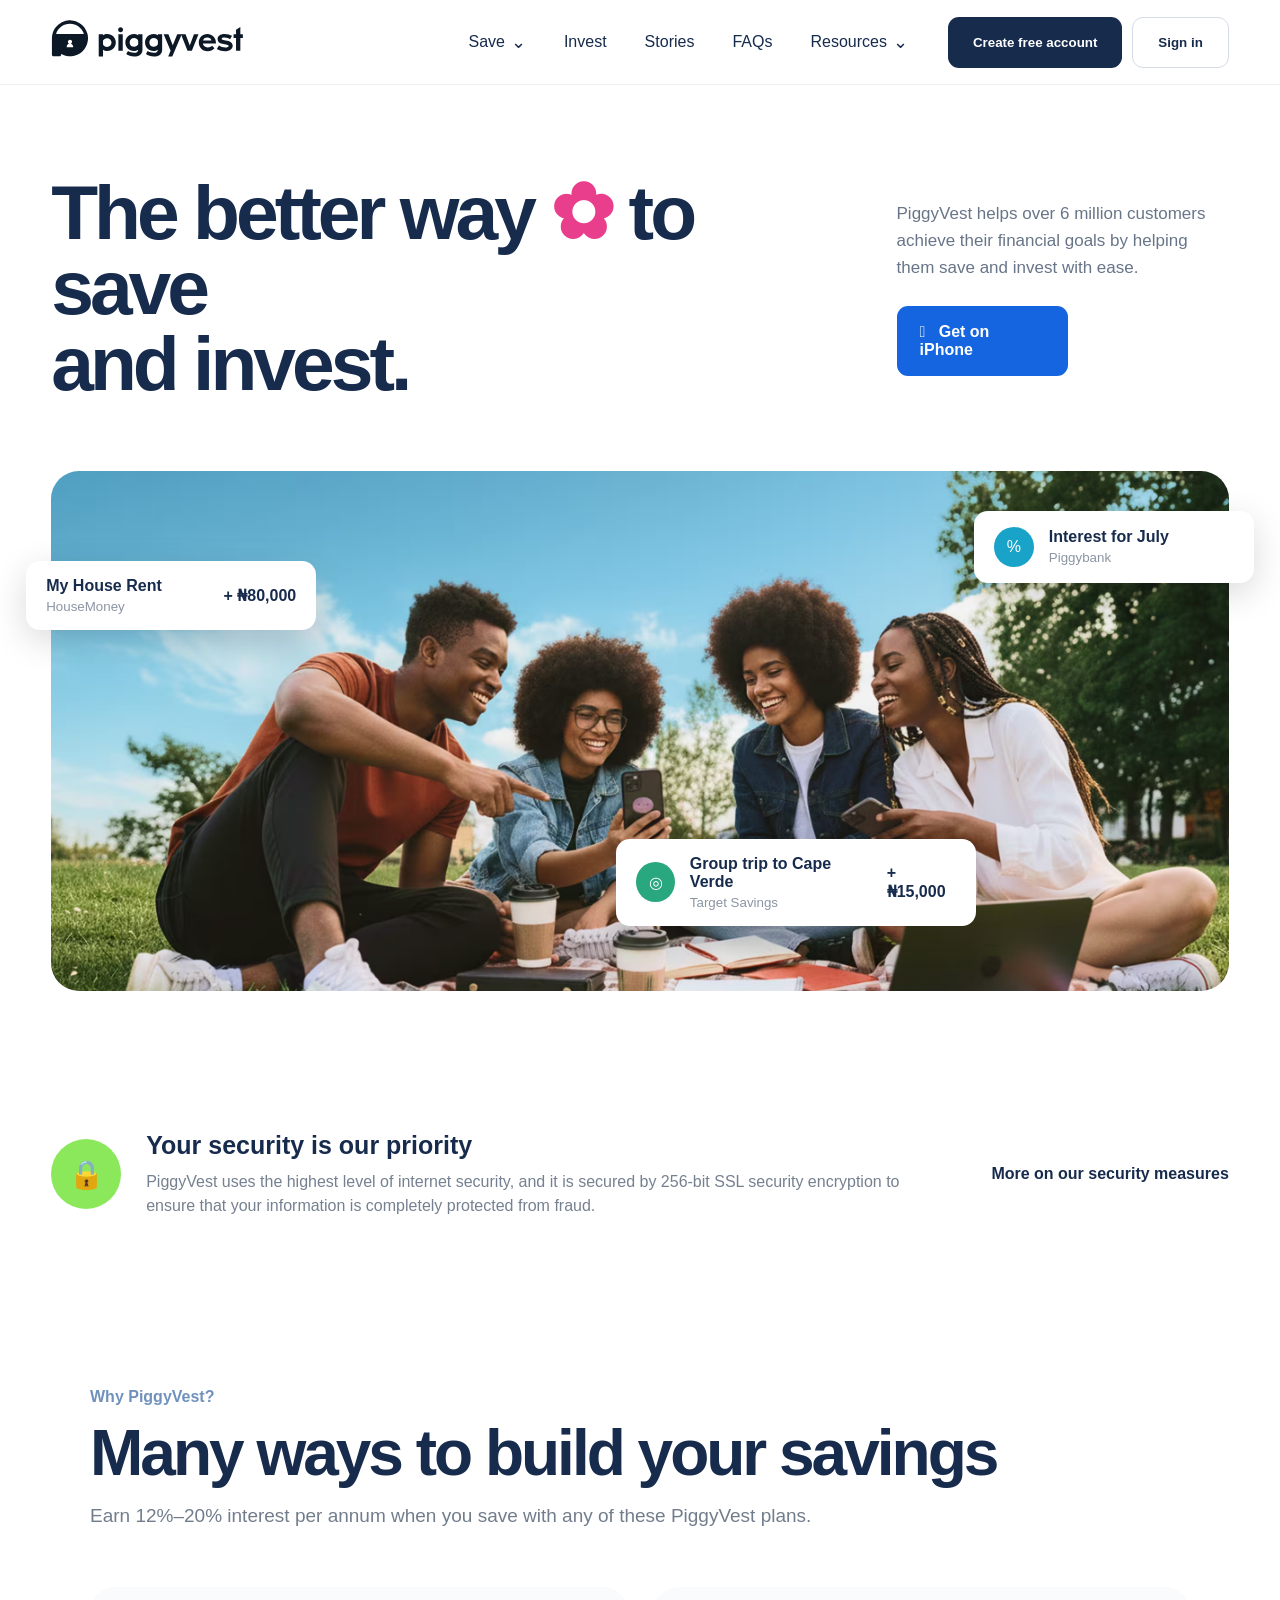
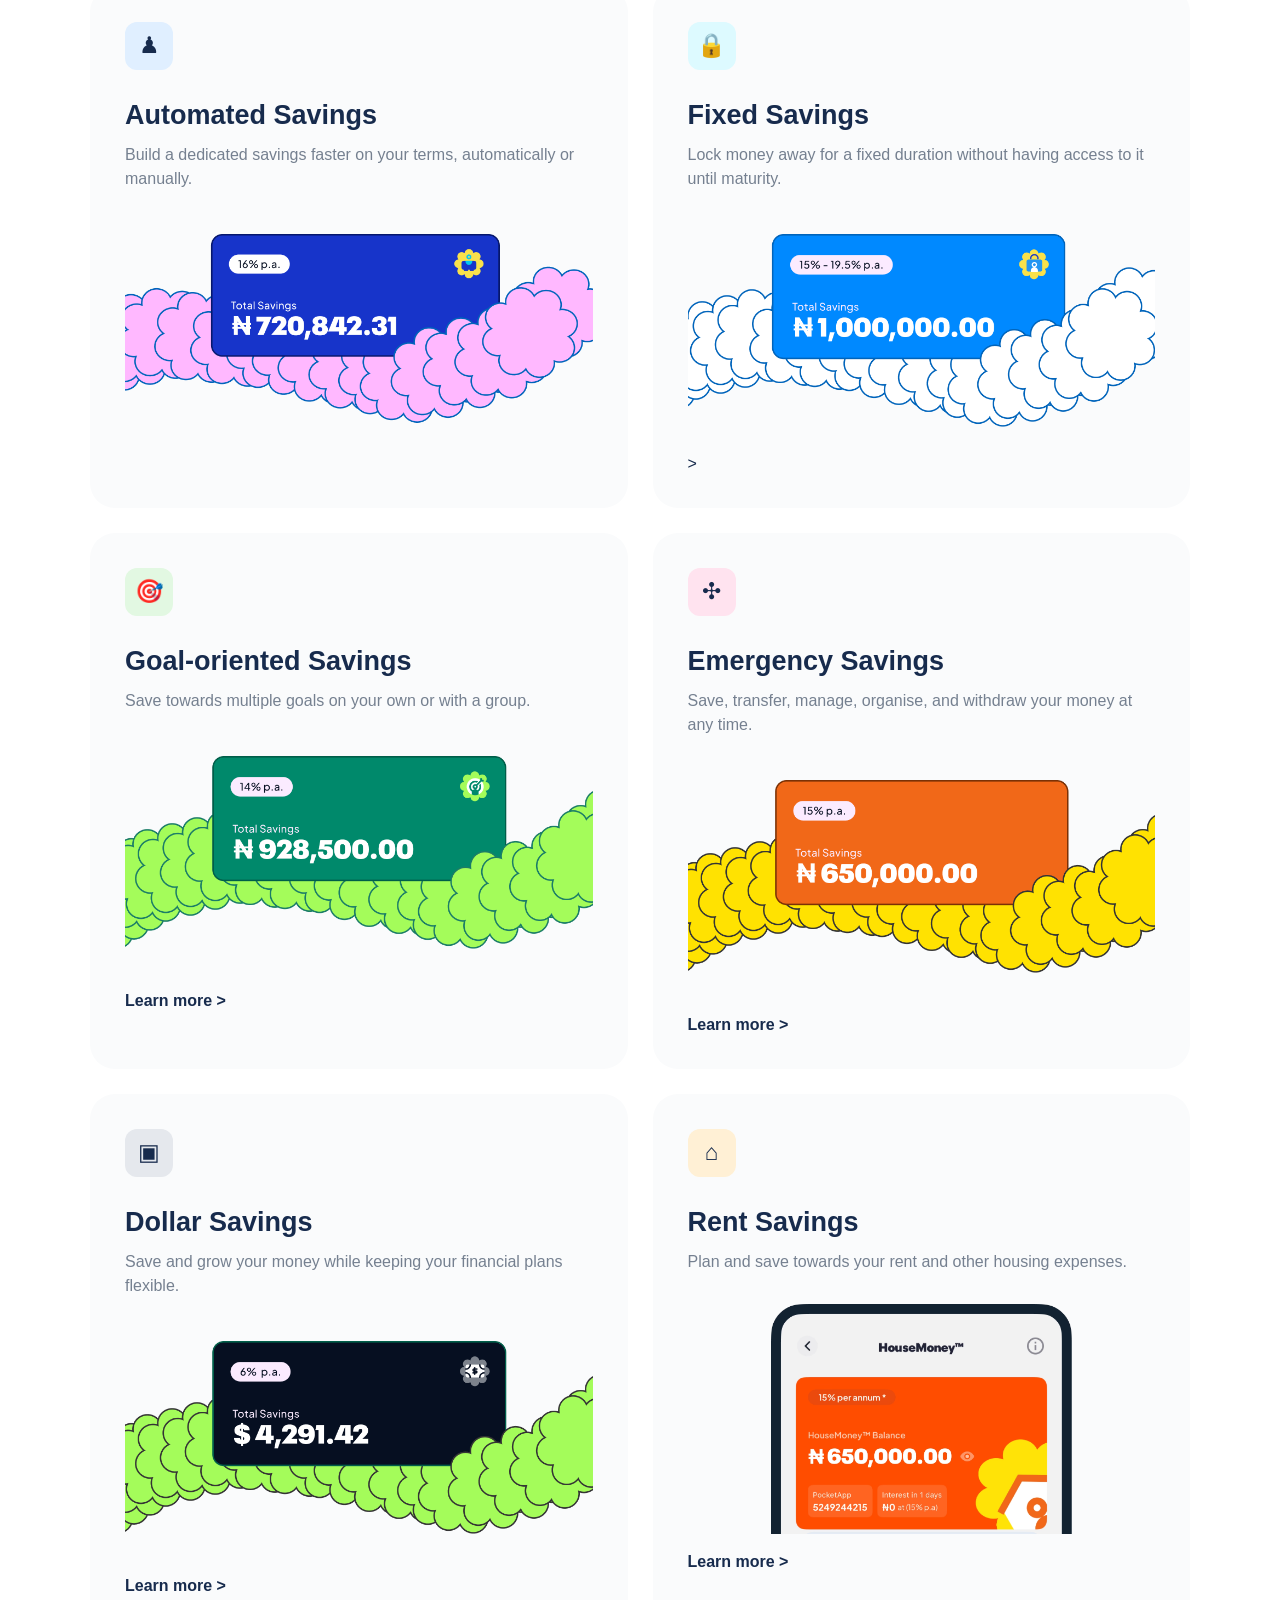
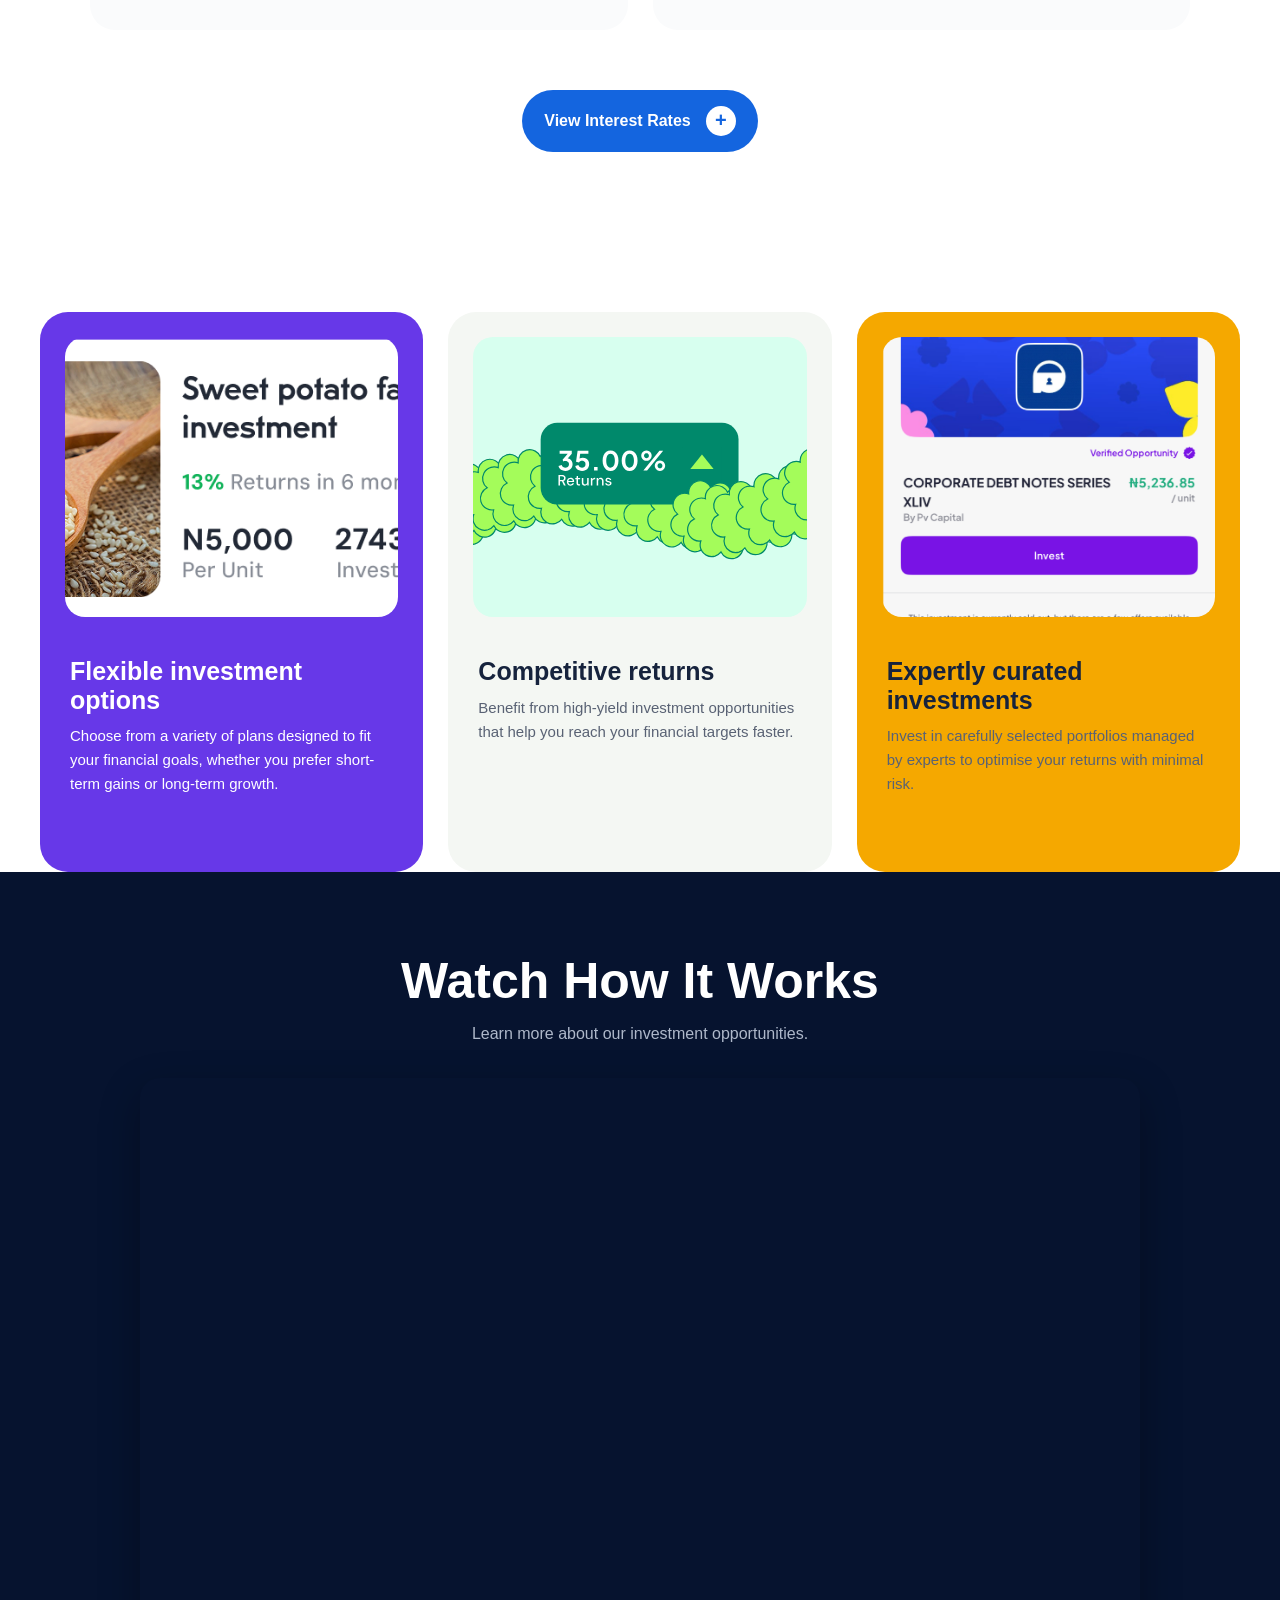
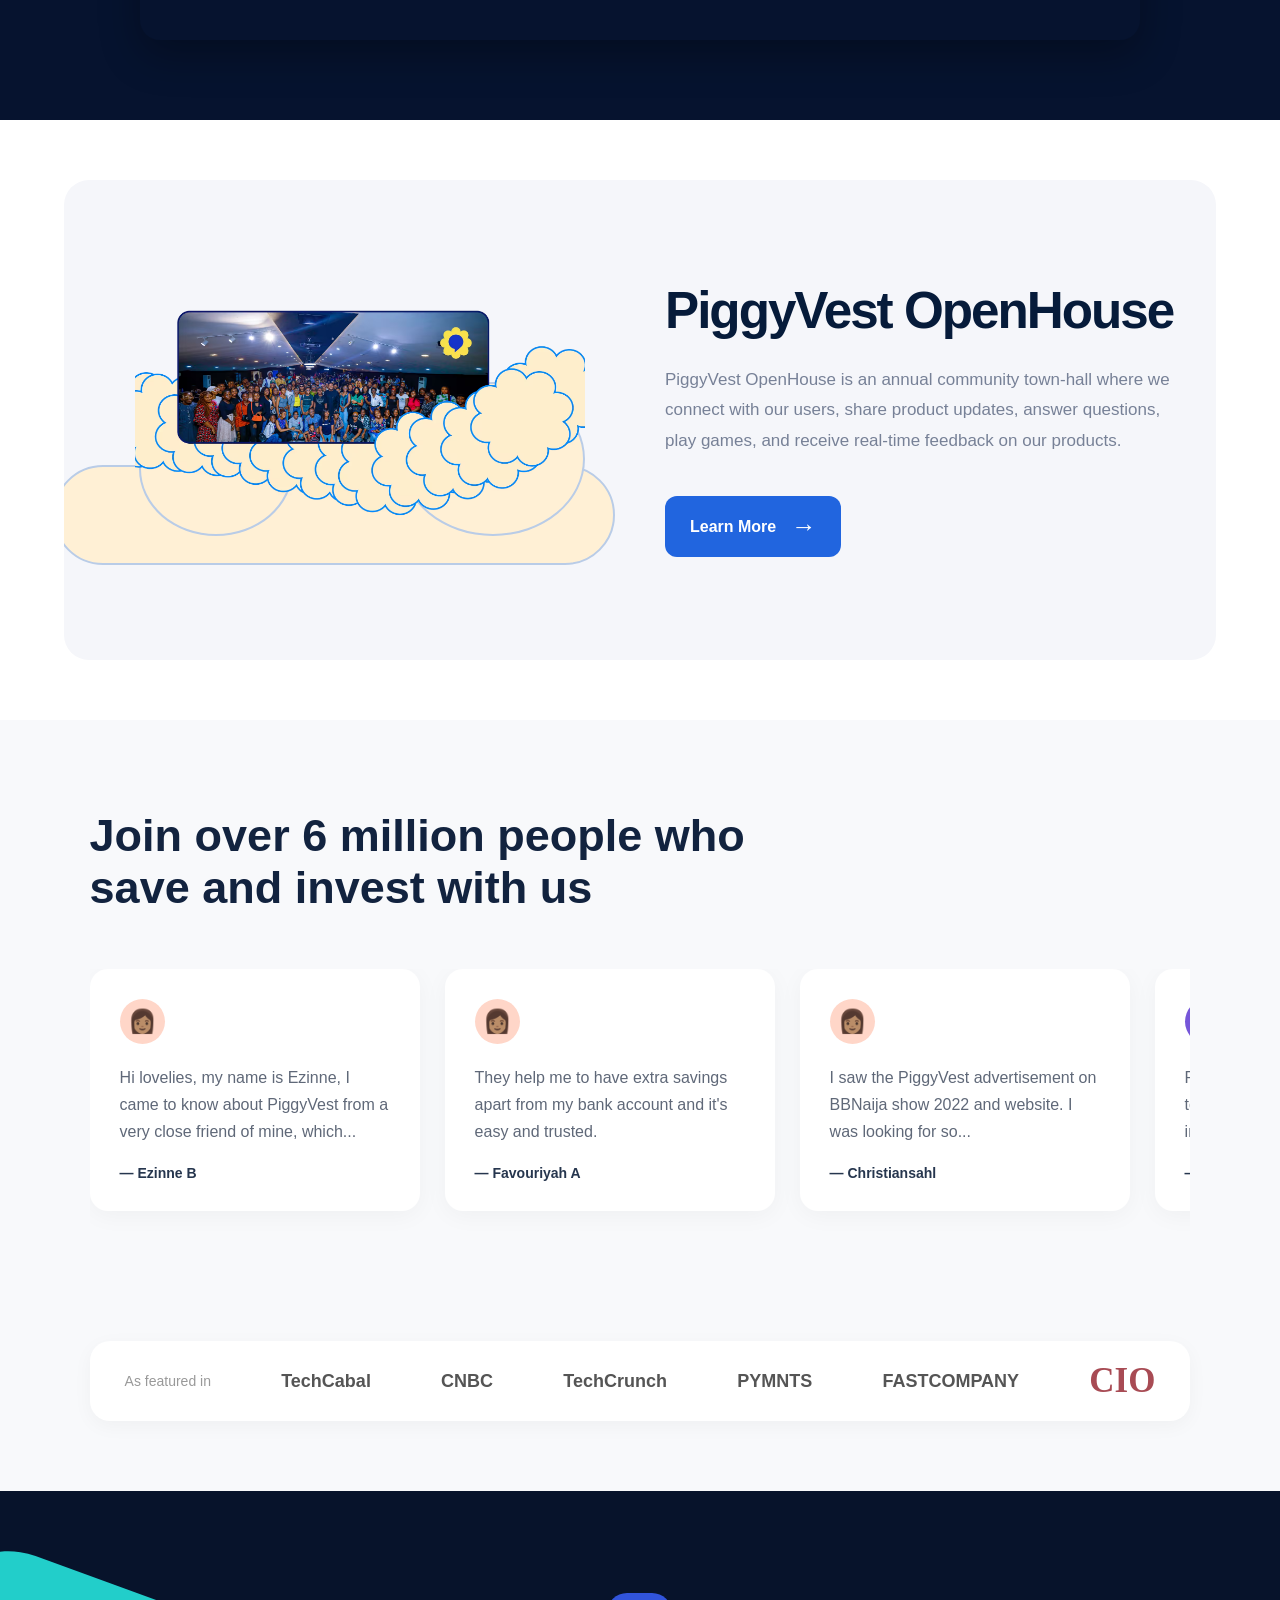
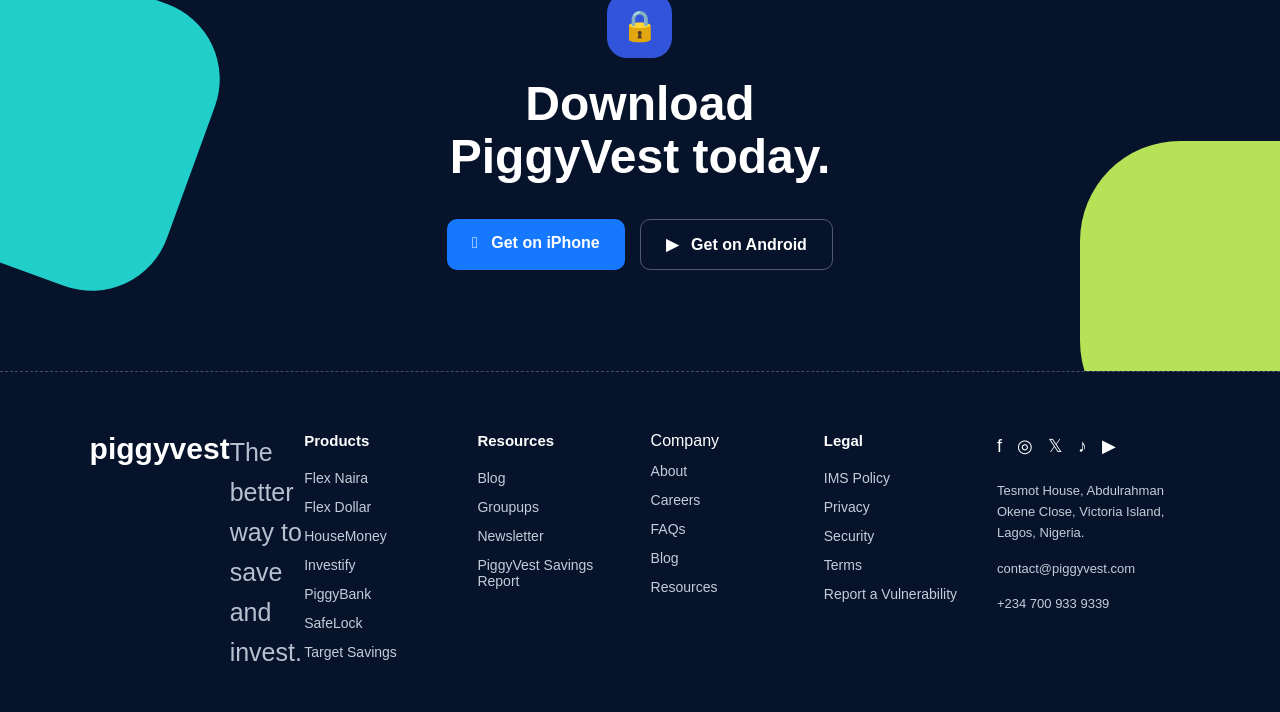
==== index.html @ 6cb677b7 "first commit" ====
<!DOCTYPE html>
<html lang="en">

<head>
    <meta charset="UTF-8">
    <meta name="viewport" content="width=device-width, initial-scale=1.0">
    <title>PiggyVest - Save and Invest</title>
    <link rel="stylesheet" href="style.css">
</head>

<body>

    <!-- ================= NAVBAR ================= -->

    <header class="navbar">
        <div class="nav-container">

              <a href="">
             <div class="logo">
                <span><img src="images/imgi_1_logo_08e6965627.png" alt=""></span>
            </div>
           </a>

            <nav>
                <div class="dropdown">
                    <a href="#" class="dropbtn">Save <span>⌄</span></a>

                    <div class="mega-menu">

                        <a href="#" class="menu-item">
                            <div class="menu-icon blue">♢</div>
                            <div>
                                <strong>Piggybank</strong>
                                <small>Automated Savings</small>
                            </div>
                        </a>

                        <a href="#" class="menu-item">
                            <div class="menu-icon light-blue">♙</div>
                            <div>
                                <strong>Safelock</strong>
                                <small>Fixed Savings</small>
                            </div>
                        </a>

                        <a href="#" class="menu-item">
                            <div class="menu-icon green">◎</div>
                            <div>
                                <strong>Target Savings</strong>
                                <small>Goal-oriented Savings</small>
                            </div>
                        </a>

                        <a href="#" class="menu-item">
                            <div class="menu-icon pink">▱</div>
                            <div>
                                <strong>Flex Naira</strong>
                                <small>Flexible Savings</small>
                            </div>
                        </a>

                        <a href="#" class="menu-item">
                            <div class="menu-icon gray">$</div>
                            <div>
                                <strong>Flex Dollar</strong>
                                <small>Dollar Savings</small>
                            </div>
                        </a>

                        <a href="#" class="menu-item">
                            <div class="menu-icon red">⌂</div>
                            <div>
                                <strong>House Money</strong>
                                <small>Semi Strict Wallet</small>
                            </div>
                        </a>

                    </div>
                </div>
                <a href="#">Invest</a>
                <a href="#">Stories</a>
                <a href="#">FAQs</a>
                <div class="dropdown">
                    <a href="#" class="dropbtn">Resources <span>⌄</span></a>

                    <div class="mega-menu resources-menu">

                        <a href="#" class="menu-item">
                            <div class="menu-icon blue">▣</div>
                            <div>
                                <strong>Blog</strong>
                            </div>
                        </a>

                        <a href="#" class="menu-item">
                            <div class="menu-icon pink">▥</div>
                            <div>
                                <strong>Reports</strong>
                            </div>
                        </a>

                        <a href="#" class="menu-item">
                            <div class="menu-icon green">▥</div>
                            <div>
                                <strong>Comics</strong>
                            </div>
                        </a>

                        <a href="#" class="menu-item">
                            <div class="menu-icon green">▤</div>
                            <div>
                                <strong>Calculator</strong>
                            </div>
                        </a>

                        <a href="#" class="menu-item">
                            <div class="menu-icon gray">▤</div>
                            <div>
                                <strong>Newsletter</strong>
                            </div>
                        </a>

                        <a href="#" class="menu-item">
                            <div class="menu-icon blue">▧</div>
                            <div>
                                <strong>Ebook</strong>
                            </div>
                        </a>

                    </div>
                </div>
            </nav>

            <div class="nav-buttons">
                <button class="create-btn" onclick="window.location.href='sign up.html'">Create free account</button>
                <button class="signin-btn" onclick="window.location.href='login.html'">Sign in</button>
            </div>

        </div>
    </header>


    <!-- ================= HERO ================= -->

    <section class="hero">

        <div class="hero-top">

            <div class="hero-title">
                <h1>
                    The better way
                    <span class="pink-flower">✿</span>
                    to save
                    <br>
                    and invest.
                </h1>
            </div>

            <div class="hero-text">

                <p>
                    PiggyVest helps over 6 million customers achieve their
                    financial goals by helping them save and invest with ease.
                </p>

                <div class="download-buttons">

                    <a href="#" class="iphone">
                         &nbsp; Get on iPhone
                    </a>

                    <a href="#" class="android">
                        ▶ &nbsp; Get on Android
                    </a>

                </div>

            </div>

        </div>


        <!-- ================= HERO IMAGE ================= -->

        <!-- CHANGE THIS IMAGE HERE IF YOU WANT -->

        <div class="hero-picture">

            <img src="images/imgi_17_headerBGhome-9c6bf21c25fa09992d4dffc8395557b0 (1).avif" alt="Friends together">

            <!-- Floating card -->

            <div class="house-card">
                <div>
                    <b>My House Rent</b>
                    <small>HouseMoney</small>
                </div>

                <strong>+ ₦80,000</strong>
            </div>


            <div class="trip-card">

                <div class="round-icon">◎</div>

                <div>
                    <b>Group trip to Cape Verde</b>
                    <small>Target Savings</small>
                </div>

                <strong>+ ₦15,000</strong>

            </div>


            <div class="interest-card">

                <div class="percent">%</div>

                <div>
                    <b>Interest for July</b>
                    <small>Piggybank</small>
                </div>

            </div>

        </div>

    </section>



    <!-- ================= SECURITY ================= -->

    <section class="security">

        <div class="security-icon">
            🔒
        </div>

        <div class="security-content">

            <h2>Your security is our priority</h2>

            <p>
                PiggyVest uses the highest level of internet security,
                and it is secured by 256-bit SSL security encryption
                to ensure that your information is completely protected
                from fraud.
            </p>

        </div>

        <a href="https://www.piggyvest.com/security">More on our security measures</a>

    </section>



    <!-- ================= SAVINGS ================= -->

    <section class="savings">

        <div class="section-title">

            <span>Why PiggyVest?</span>

            <h2>Many ways to build your savings</h2>

            <p>
                Earn 12%–20% interest per annum when you save with
                any of these PiggyVest plans.
            </p>

        </div>


        <div class="saving-grid">


            <!-- AUTOMATED SAVINGS -->

            <div class="saving-card">

                <div class="card-icon blue">♟</div>


                <h3>Automated Savings</h3>

                <p>
                    Build a dedicated savings faster on your terms,
                    automatically or manually.
                </p>
                <div class="Learn more https://www.piggyvest.com/piggybank"></div>


                <!-- IMAGE -->

                <img src="images/offeringAlt1-475513e19bbaf9e4eddf1fbc56b8cf7f.png" alt="Automated savings">

            </div>



            <!-- FIXED SAVINGS -->

            <div class="saving-card">

                <div class="card-icon cyan">🔒</div>

                <h3>Fixed Savings</h3>

                <p>
                    Lock money away for a fixed duration without
                    having access to it until maturity.
                </p>

                <!-- IMAGE -->

                <img src="images/offeringAlt2-e75e2e6223532151ecdc56a3a832e8d7.png" alt="Fixed savings">
                >

            </div>



            <!-- GOAL SAVINGS -->

            <div class="saving-card">

                <div class="card-icon green">🎯</div>

                <h3>Goal-oriented Savings</h3>

                <p>
                    Save towards multiple goals on your own or
                    with a group.
                </p>

                <!-- IMAGE -->

                <img src="images/offeringAlt3-56d2f150cf822112077ebd233b2ee16f.png" alt="Goal savings">

                <a href="https://www.piggyvest.com/targets" class="learn">
                    Learn more >
                </a>

            </div>



            <!-- EMERGENCY SAVINGS -->

            <div class="saving-card">

                <div class="card-icon pink">✣</div>

                <h3>Emergency Savings</h3>

                <p>
                    Save, transfer, manage, organise, and withdraw
                    your money at any time.
                </p>

                <!-- IMAGE -->

                <img src="images/offeringAlt6-955057c6355484efe27798da6084f35c (1).png" alt="Emergency savings">

                <a href="https://www.piggyvest.com/flex-naira" class="learn">
                    Learn more >
                </a>

            </div>


            <!-- EXTRA SAVINGS -->

            <div class="saving-card">

                <div class="card-icon dark">▣</div>

                <h3>Dollar Savings</h3>

                <p>
                    Save and grow your money while keeping your
                    financial plans flexible.
                </p>

                <!-- IMAGE -->

                <img src="images/offeringAlt5-05500e54811054e4ee8412fd6f15fd7f (1).png" alt="Flexible savings">

                <a href="https://www.piggyvest.com/flex-dollar" class="learn">
                    Learn more >
                </a>

            </div>


            <!-- HOUSE MONEY -->

            <div class="saving-card">

                <div class="card-icon orange">⌂</div>

                <h3>Rent Savings</h3>

                <p>
                    Plan and save towards your rent and other
                    housing expenses.
                </p>

                <!-- IMAGE -->

                <img src="images/imgi_34_offering6-2c8d8b9aa82e86b0293ed3cc7f2312f6.avif" alt="Rent savings">
                <a href=" https://www.piggyvest.com/house-money" class="learn">
                    Learn more >
                </a>

            </div>

        </div>




        <button class="interest-button">
            View Interest Rates
            <span>+</span>
        </button>

    </section>

    <div class="investment-grid">

        <div class="investment-card purple">

            <div class="investment-image">
                <img src="images/investCard2-9d6afdf3df90a9ac8825cc66edefb776.png" alt="Flexible investment options">
            </div>

            <h3>Flexible investment options</h3>

            <p>
                Choose from a variety of plans designed to fit
                your financial goals, whether you prefer
                short-term gains or long-term growth.
            </p>

        </div>


        <div class="investment-card green">

            <div class="investment-image">
                <img src="images/investifyTwo-2c1b79b87509604a07e1badd51d09ea4.svg" alt="Competitive returns">
            </div>

            <h3>Competitive returns</h3>

            <p>
                Benefit from high-yield investment opportunities
                that help you reach your financial targets faster.
            </p>

        </div>


        <div class="investment-card orange">

            <div class="investment-image">
                <img src="images/investifyThree-985fe110cf5f7b501002842ea5c218e2 (1).png" alt="Curated investments">
            </div>

            <h3>Expertly curated investments</h3>

            <p>
                Invest in carefully selected portfolios managed
                by experts to optimise your returns with minimal risk.
            </p>

        </div>

    </div>

    <!-- YOUTUBE VIDEO SECTION -->

    <section class="youtube-section">

        <div class="youtube-heading">
            <h2>Watch How It Works</h2>
            <p>Learn more about our investment opportunities.</p>
        </div>

        <div class="youtube-video">
            <iframe src="https://www.youtube.com/embed/5MJVj5h4uoU" title="Investment YouTube Video" frameborder="0"
                allow="accelerometer; autoplay; clipboard-write; encrypted-media; gyroscope; picture-in-picture; web-share"
                referrerpolicy="strict-origin-when-cross-origin" allowfullscreen>
            </iframe>
        </div>

    </section>

    <!-- PIGGYVEST OPENHOUSE SECTION -->

    <section class="openhouse-section">

        <div class="openhouse-container">

            <!-- LEFT SIDE IMAGE -->

            <div class="openhouse-visual">

                <div class="openhouse-cloud"></div>

                <div class="openhouse-image">
                    <img src="images/imgi_45_cardBox1-63bf46c5c25194bf3fae4881ad465165.avif"
                        alt="PiggyVest OpenHouse Event">
                </div>

            </div>


            <!-- RIGHT SIDE CONTENT -->

            <div class="openhouse-content">

                <h2>PiggyVest OpenHouse</h2>

                <p>
                    PiggyVest OpenHouse is an annual community town-hall
                    where we connect with our users, share product updates,
                    answer questions, play games, and receive real-time
                    feedback on our products.
                </p>

                <a href="#" class="openhouse-button">
                    Learn More <span>→</span>
                </a>

            </div>

        </div>

    </section>













    <!-- TESTIMONIALS -->
    <section class="testimonials">
        <h2>Join over 6 million people who<br>save and invest with us</h2>

        <div class="testimonial-container">

            <div class="testimonial-card">
                <div class="user-icon">👩🏽</div>
                <p>
                    Hi lovelies, my name is Ezinne, I came to know about
                    PiggyVest from a very close friend of mine, which...
                </p>
                <h4>— Ezinne B</h4>
            </div>

            <div class="testimonial-card">
                <div class="user-icon">👩🏽</div>
                <p>
                    They help me to have extra savings apart from my bank
                    account and it's easy and trusted.
                </p>
                <h4>— Favouriyah A</h4>
            </div>

            <div class="testimonial-card">
                <div class="user-icon">👩🏽</div>
                <p>
                    I saw the PiggyVest advertisement on BBNaija show 2022
                    and website. I was looking for so...
                </p>
                <h4>— Christiansahl</h4>
            </div>

            <div class="testimonial-card">
                <div class="user-icon purple">👩🏽</div>
                <p>
                    PiggyVest has helped me learn how to save money and
                    they also give an interest per annum.
                </p>
                <h4>— Osghoma M</h4>
            </div>

        </div>
    </section>


    <!-- FEATURED IN -->
    <section class="featured">
        <div class="featured-box">
            <span>As featured in</span>

            <strong>TechCabal</strong>
            <strong>CNBC</strong>
            <strong>TechCrunch</strong>
            <strong>PYMNTS</strong>
            <strong>FASTCOMPANY</strong>
            <strong class="cio">CIO</strong>
        </div>
    </section>


    <!-- DOWNLOAD APP -->
    <section class="download-section">

        <div class="download-shape left-shape"></div>

        <div class="download-content">
            <div class="app-icon">🔒</div>

            <h2>Download<br>PiggyVest today.</h2>

            <div class="store-buttons">
                <a href="#" class="store-btn apple">
                     &nbsp; Get on iPhone
                </a>

                <a href="#" class="store-btn android">
                    ▶ &nbsp; Get on Android
                </a>
            </div>
        </div>

        <div class="download-shape right-shape"></div>

    </section>


    <!-- FOOTER -->
    <footer class="footer">

        <div class="footer-logo">
            <h2>piggyvest</h2>
            <p>The better way to<br>save and invest.</p>

        </div>

        <div class="footer-column">
            <h3>Products</h3>
            <a href="#">Flex Naira</a>
            <a href="#">Flex Dollar</a>
            <a href="#">HouseMoney</a>
            <a href="#">Investify</a>
            <a href="#">PiggyBank</a>
            <a href="#">SafeLock</a>
            <a href="#">Target Savings</a>
        </div>


        <div class="footer-column">
            <h3>Resources</h3>
            <a href="#">Blog</a>
            <a href="#">Groupups</a>
            <a href="#">Newsletter</a>
            <a href="#">PiggyVest Savings Report</a>
        </div>


        <div class="footer-column">
            <h 3>Company</h>
            <a href="#">About</a>
            <a href="#">Careers</a>
            <a href="#">FAQs</a>
            <a href="#">Blog</a>
            <a href="#">Resources</a>
        </div>


        <div class="footer-column">
            <h3>Legal</h3>
            <a href="#">IMS Policy</a>
            <a href="#">Privacy</a>
            <a href="#">Security</a>
            <a href="#">Terms</a>
            <a href="#">Report a Vulnerability</a>
        </div>


        <div class="footer-contact">

            <div class="socials">
                <a href="#">f</a>
                <a href="#">◎</a>
                <a href="#">𝕏</a>
                <a href="#">♪</a>
                <a href="#">▶</a>
            </div>

            <p>
                Tesmot House, Abdulrahman Okene Close,
                Victoria Island, Lagos, Nigeria.
            </p>

            <p>contact@piggyvest.com</p>

            <p>+234 700 933 9339</p>

        </div>

    </footer>



</body>

</html>
---- style.css ----
* {
    margin: 0;
    padding: 0;
    box-sizing: border-box;
}

html {
    scroll-behavior: smooth;
}

body {
    font-family: Arial, Helvetica, sans-serif;
    color: #172b4d;
    background: white;
    overflow-x: hidden;
}

a {
    text-decoration: none;
    color: inherit;
}

button {
    font-family: inherit;
    cursor: pointer;
}


/* ================= NAVBAR ================= */

.navbar {
    width: 100%;
    height: 85px;
    background: white;
    border-bottom: 1px solid #eeeeee;
    position: sticky;
    top: 0;
    z-index: 1000;
}

.nav-container {
    width: 92%;
    max-width: 1400px;
    height: 100%;
    margin: auto;

    display: flex;
    align-items: center;
    justify-content: space-between;
}

.logo {
    display: flex;
    align-items: center;
    gap: 10px;

    font-size: 28px;
    font-weight: 700;
}

.logo-mark {
    width: 35px;
    height: 35px;

    border: 3px solid #172b4d;
    border-radius: 50%;

    display: flex;
    align-items: center;
    justify-content: center;

    font-size: 15px;
}

nav {
    display: flex;
    align-items: center;
    gap: 38px;
    margin-left: auto;
    margin-right: 40px;
}

nav a {
    font-size: 16px;
    color: #172b4d;
}

nav a:hover {
    opacity: 0.6;
}

.nav-buttons {
    display: flex;
    gap: 10px;
}

.create-btn {
    background: #172b4d;
    color: white;

    border: none;
    border-radius: 11px;

    padding: 17px 25px;

    font-weight: bold;
}

.signin-btn {
    background: white;
    color: #172b4d;

    border: 1px solid #d7dce4;
    border-radius: 11px;

    padding: 17px 25px;

    font-weight: bold;
}

/* =========================
   DROPDOWN
========================= */

.dropdown {
    position: relative;
}

.dropbtn {
    display: flex;
    align-items: center;
    gap: 6px;
}

.dropbtn span {
    font-size: 18px;
}


/* LARGE DROPDOWN */

.mega-menu {
    position: absolute;

    top: 38px;
    left: -120px;

    width: 760px;

    padding: 35px 45px;

    background: #ffffff;

    border-radius: 18px;

    box-shadow: 0 20px 50px rgba(0, 0, 0, 0.14);

    display: grid;

    grid-template-columns: 1fr 1fr;

    column-gap: 55px;
    row-gap: 12px;

    opacity: 0;
    visibility: hidden;

    transform: translateY(10px);

    transition:
        opacity 0.25s ease,
        transform 0.25s ease,
        visibility 0.25s ease;

    z-index: 9999;
}


/* SHOW DROPDOWN */

.dropdown:hover .mega-menu {
    opacity: 1;
    visibility: visible;

    transform: translateY(0);
}


/* EACH ITEM */

.menu-item {
    min-height: 92px;

    display: flex;
    align-items: center;

    gap: 20px;

    padding: 12px;

    border-radius: 12px;

    transition: 0.2s ease;
}

.menu-item:hover {
    background: #f8f9fb;
}


/* ICON */

.menu-icon {
    width: 58px;
    height: 58px;

    flex-shrink: 0;

    border-radius: 13px;

    display: flex;
    align-items: center;
    justify-content: center;

    font-size: 30px;
}


/* ICON COLORS */

.menu-icon.blue {
    color: #2586df;
    background: #eef7ff;
}

.menu-icon.light-blue {
    color: #36a9dc;
    background: #edfaff;
}

.menu-icon.green {
    color: #25a878;
    background: #ecfaf3;
}

.menu-icon.pink {
    color: #e66ca5;
    background: #fff0f7;
}

.menu-icon.gray {
    color: #596579;
    background: #f5f6f8;
}

.menu-icon.red {
    color: #e66c6c;
    background: #fff0f0;
}


/* TEXT */

.menu-item strong {
    display: block;

    font-size: 19px;

    color: #172b4d;

    margin-bottom: 7px;
}

.menu-item small {
    display: block;

    font-size: 16px;

    color: #778396;
}


/* RESOURCES DROPDOWN */

.resources-menu {
    left: -170px;

    width: 700px;

    padding: 30px 45px;

    row-gap: 10px;
}


/* REMOVE DESCRIPTION SPACING FOR RESOURCES */

.resources-menu .menu-item {
    min-height: 85px;
}

.resources-menu .menu-item strong {
    margin-bottom: 0;
}


/* ================= HERO ================= */

.hero {
    padding: 90px 4% 70px;
}

.hero-top {
    max-width: 1400px;
    margin: auto;

    display: grid;
    grid-template-columns: 1.4fr 0.6fr;

    gap: 70px;
    align-items: center;
}

.hero-title h1 {
    font-size: clamp(55px, 6vw, 88px);
    line-height: 0.98;

    letter-spacing: -4px;
}

.pink-flower {
    color: #e83e8c;
}

.hero-text {
    max-width: 430px;
}

.hero-text p {
    color: #687588;
    line-height: 1.6;
    font-size: 17px;

    margin-bottom: 25px;
}

.download-buttons {
    display: flex;
    align-items: center;
    gap: 20px;
}

.iphone {
    background: #1465df;
    color: white;

    padding: 17px 23px;

    border-radius: 11px;

    font-weight: bold;
}

.android {
    color: #657386;
    font-weight: bold;
}


/* HERO PICTURE */

.hero-picture {
    max-width: 1400px;
    height: 520px;

    margin: 70px auto 0;

    position: relative;
}

.hero-picture>img {
    width: 100%;
    height: 100%;

    object-fit: cover;

    border-radius: 28px;
}


/* FLOATING CARDS */

.house-card,
.trip-card,
.interest-card {
    position: absolute;

    background: white;

    box-shadow: 0 10px 35px rgba(0, 0, 0, 0.15);

    border-radius: 14px;

    display: flex;
    align-items: center;

    gap: 15px;

    padding: 16px 20px;
}

.house-card {
    top: 90px;
    left: -25px;
    width: 290px;

    justify-content: space-between;
}

.trip-card {
    bottom: 65px;
    left: 48%;
    width: 360px;
}

.interest-card {
    top: 40px;
    right: -25px;
    width: 280px;
}

.house-card small,
.trip-card small,
.interest-card small {
    display: block;
    color: #8b95a3;
    margin-top: 4px;
}

.round-icon,
.percent {
    width: 40px;
    height: 40px;

    border-radius: 50%;

    display: flex;
    align-items: center;
    justify-content: center;
}

.round-icon {
    background: #29a77e;
    color: white;
}

.percent {
    background: #19a3c9;
    color: white;
}


/* ================= SECURITY ================= */

.security {
    min-height: 210px;

    padding: 70px 4%;

    display: flex;
    align-items: center;

    gap: 25px;

    max-width: 1400px;
    margin: auto;
}

.security-icon {
    width: 70px;
    height: 70px;

    border-radius: 50%;

    background: #8be85b;

    display: flex;
    align-items: center;
    justify-content: center;

    font-size: 28px;
}

.security-content {
    max-width: 780px;
}

.security-content h2 {
    font-size: 25px;
    margin-bottom: 10px;
}

.security-content p {
    color: #758090;
    line-height: 1.5;
}

.security>a {
    margin-left: auto;
    font-weight: bold;
}


/* ================= SAVINGS ================= */

.savings {
    padding: 100px 4%;
}

.section-title {
    max-width: 1100px;
    margin: auto;
}

.section-title>span {
    color: #7091bc;
    font-weight: bold;
}

.section-title h2 {
    font-size: clamp(45px, 5vw, 70px);
    line-height: 1;

    margin: 15px 0 20px;

    letter-spacing: -3px;
}

.section-title p {
    color: #727d8c;
    font-size: 19px;
}


/* SAVING GRID */

.saving-grid {
    max-width: 1100px;

    margin: 60px auto 0;

    display: grid;

    grid-template-columns: repeat(2, 1fr);

    gap: 25px;
}


/* SAVING CARD */

.saving-card {
    background: #fafbfc;

    border-radius: 25px;

    padding: 35px;

    min-height: 500px;

    overflow: hidden;
}

.card-icon {
    width: 48px;
    height: 48px;

    border-radius: 12px;

    display: flex;
    align-items: center;
    justify-content: center;

    margin-bottom: 30px;

    font-size: 23px;
}

.blue {
    background: #e0efff;
}

.cyan {
    background: #ddfaff;
}

.green {
    background: #e2f8e2;
}

.pink {
    background: #ffe3ef;
}

.dark {
    background: #e5e8ed;
}

.orange {
    background: #fff0d5;
}

.saving-card h3 {
    font-size: 27px;
    margin-bottom: 12px;
}

.saving-card p {
    color: #758090;
    line-height: 1.5;
    max-width: 500px;
}


/* SAVING IMAGES */

.saving-card img {
    width: 100%;
    height: 230px;

    margin-top: 30px;

    object-fit: contain;

    border-radius: 15px;
}

.learn {
    display: inline-block;
    margin-top: 15px;

    font-weight: bold;
}


/* INTEREST BUTTON */

.interest-button {
    display: flex;
    align-items: center;

    gap: 15px;

    margin: 60px auto 0;

    border: none;

    background: #1465df;
    color: white;

    padding: 16px 22px;

    border-radius: 35px;

    font-size: 16px;
    font-weight: bold;
}

.interest-button span {
    width: 30px;
    height: 30px;

    border-radius: 50%;

    background: white;
    color: #1465df;

    display: flex;
    align-items: center;
    justify-content: center;

    font-size: 20px;
}

/* ================= SAVER ================= */

.saver {
    padding: 130px 4% 100px;

    background: white;
}

.saver-title {
    max-width: 750px;

    margin: auto;

    text-align: center;
}

.saver-title h2 {
    font-size: clamp(48px, 6vw, 75px);

    line-height: 1;

    letter-spacing: -3px;
}

.saver-title p {
    color: #77818f;

    line-height: 1.6;

    margin-top: 20px;
}

.saver-picture {
    max-width: 1100px;

    height: 500px;

    margin: 60px auto 0;

    border-radius: 30px;

    overflow: hidden;
}

.saver-picture img {
    width: 100%;
    height: 100%;

    object-fit: cover;
}


/* ================= FOOTER ================= */

footer {
    background: #06132f;

    color: white;

    padding: 80px 5%;

    display: flex;

    justify-content: space-between;

    gap: 60px;
}

.footer-logo {
    font-size: 25px;
    display: inline-flex;
    width: 65px;

}

.footer-links {
    display: flex;
    gap: 100px;
}

.footer-links div {
    display: flex;
    flex-direction: column;
    gap: 14px;
}

.footer-links h4 {
    margin-bottom: 8px;
}

.footer-links a {
    color: #aeb8ca;
}


/* ================= RESPONSIVE ================= */

@media (max-width: 450px) {

    nav {
        display: none;
    }

    .hero-top {
        grid-template-columns: 1fr;
    }

    .hero-text {
        margin-left: 0;
    }

    .security {
        flex-wrap: wrap;
    }

    .security>a {
        margin-left: 0;
    }

    .investment-grid {
        grid-template-columns: 1fr 1fr;
    }

}


@media (max-width: 450px) {

    .navbar {
        height: 75px;
    }

    .logo {
        font-size: 23px;
    }

    .signin-btn {
        display: none;
    }

    .create-btn {
        padding: 13px 15px;
        font-size: 12px;
    }

    .hero {
        padding-top: 55px;
    }

    .hero-title h1 {
        font-size: 48px;
        letter-spacing: -2px;
    }

    .hero-picture {
        height: 350px;
    }

    .house-card {
        left: -70px;
        transform: scale(0.75);
    }

    .interest-card {
        right: -70px;
        transform: scale(0.75);
    }

    .trip-card {
        left: 20%;
        transform: scale(0.75);
    }

    .saving-grid {
        grid-template-columns: 1fr;
    }

    .investment-grid {
        grid-template-columns: 1fr;
    }

    .section-title h2 {
        font-size: 45px;
    }

    .investment-heading h2 {
        font-size: 45px;
    }

    .footer {
        flex-direction: column;
    }

    .footer-links {
        gap: 40px;
        flex-wrap: wrap;
    }

}


@media (max-width: 450px) {

    .hero-title h1 {
        font-size: 40px;
    }

    .download-buttons {
        flex-direction: column;
        align-items: flex-start;
    }

    .hero-picture {
        height: 280px;
    }

    .saver-picture {
        height: 300px;
    }

}

/* =========================
   ANIMATIONS
========================= */


/* HERO IMAGE - gentle floating effect */

.hero-picture {
    animation: heroFloat 5s ease-in-out infinite;
}

@keyframes heroFloat {
    0% {
        transform: translateY(0);
    }

    50% {
        transform: translateY(-8px);
    }

    100% {
        transform: translateY(0);
    }
}


/* HERO FLOATING CARDS */

.house-card {
    animation: houseMove 4s ease-in-out infinite;
}

@keyframes houseMove {
    0% {
        transform: translateY(0);
    }

    50% {
        transform: translateY(-12px);
    }

    100% {
        transform: translateY(0);
    }
}


.trip-card {
    animation: tripMove 4.5s ease-in-out infinite;
}

@keyframes tripMove {
    0% {
        transform: translateY(0);
    }

    50% {
        transform: translateY(10px);
    }

    100% {
        transform: translateY(0);
    }
}


.interest-card {
    animation: interestMove 3.8s ease-in-out infinite;
}

@keyframes interestMove {
    0% {
        transform: translateY(0);
    }

    50% {
        transform: translateY(-10px);
    }

    100% {
        transform: translateY(0);
    }
}


/* PINK FLOWER */

.pink-flower {
    display: inline-block;

    animation: flowerRotate 3s ease-in-out infinite;
}

@keyframes flowerRotate {

    0% {
        transform: rotate(0deg) scale(1);
    }

    50% {
        transform: rotate(15deg) scale(1.12);
    }

    100% {
        transform: rotate(0deg) scale(1);
    }

}


/* SAVINGS CARDS */

.saving-card {
    transition:
        transform 0.4s ease,
        box-shadow 0.4s ease;
}

.saving-card:hover {
    transform: translateY(-10px);

    box-shadow:
        0 20px 50px rgba(20, 43, 77, 0.12);
}


/* SAVINGS IMAGES */

.saving-card img {
    transition: 0.6s ease;
    transform: 0.8s ease;
}

.saving-card:hover img {
    transform: scale(1.05);
}


/* INVESTMENT CARDS */

.investment-card {
    transition:
        transform 0.4s ease,
        box-shadow 0.4s ease;
}

.investment-card:hover {
    transform: translateY(-12px);

    box-shadow:
        0 25px 60px rgba(0, 0, 0, 0.25);
}


/* INVESTMENT IMAGES */

.investment-image {
    overflow: hidden;
}

.investment-image img {
    transition:
        transform 0.7s ease;
}

.investment-card:hover .investment-image img {
    transform: scale(1.08);
}


/* BUTTON ANIMATION */

.create-btn,
.iphone,
.interest-button {
    transition:
        transform 0.25s ease,
        box-shadow 0.25s ease;
}

.create-btn:hover,
.iphone:hover,
.interest-button:hover {
    transform: translateY(-3px);

    box-shadow:
        0 10px 25px rgba(20, 101, 223, 0.25);
}


/* NAVIGATION LINKS */

nav a {
    position: relative;
}

nav a::after {
    content: "";

    position: absolute;

    left: 0;
    bottom: -8px;

    width: 0;
    height: 2px;

    background: #172b4d;

    transition: width 0.3s ease;
}

nav a:hover::after {
    width: 100%;
}


/* SAVER IMAGE */

.saver-picture {
    overflow: hidden;
}

.saver-picture img {
    transition: transform 0.8s ease;
}

.saver-picture:hover img {
    transform: scale(1.05);
}


/* =========================
   SCROLL REVEAL
========================= */

.section-title,
.saving-card,
.investment-heading,
.investment-card,
.saver-title,
.saver-picture,
.security {
    animation: revealSection 1s ease both;
}

@keyframes revealSection {

    from {
        opacity: 0;
        transform: translateY(35px);
    }

    to {
        opacity: 1;
        transform: translateY(0);
    }

}

.video-container {
    width: 100%;
    max-width: 700px;
    margin: 40px auto;
    aspect-ratio: 16 / 9;
    overflow: hidden;
    border-radius: 15px;
}

.video-container iframe {
    width: 100%;
    height: 100%;
    border: none;
}

/* =========================
   TESTIMONIALS
========================= */

.testimonials {
    background: #f8f9fb;
    padding: 90px 7%;
    overflow: hidden;
}

.testimonials h2 {
    font-size: 45px;
    line-height: 1.15;
    color: #12233f;
    margin-bottom: 55px;
    font-weight: 700;
}

.testimonial-container {
    display: flex;
    gap: 25px;
    overflow-x: auto;
    padding-bottom: 20px;
}

.testimonial-card {
    background: white;
    min-width: 330px;
    max-width: 350px;
    min-height: 230px;
    padding: 30px;
    border-radius: 18px;
    box-shadow: 0 5px 25px rgba(0, 0, 0, 0.04);
}

.user-icon {
    width: 45px;
    height: 45px;
    border-radius: 50%;
    background: #ffd6c8;
    display: flex;
    justify-content: center;
    align-items: center;
    margin-bottom: 20px;
    font-size: 23px;
}

.user-icon.purple {
    background: #7656d9;
}

.testimonial-card p {
    color: #5f6878;
    font-size: 16px;
    line-height: 1.7;
    margin-bottom: 20px;
}

.testimonial-card h4 {
    color: #26364e;
    font-size: 14px;
}


/* =========================
   FEATURED IN
========================= */

.featured {
    background: #f8f9fb;
    padding: 20px 7% 70px;
}

.featured-box {
    background: white;
    border-radius: 20px;
    min-height: 80px;
    padding: 20px 35px;

    display: flex;
    align-items: center;
    justify-content: space-between;
    gap: 25px;

    box-shadow: 0 5px 20px rgba(0, 0, 0, 0.04);
}

.featured-box span {
    color: #999;
    font-size: 14px;
}

.featured-box strong {
    color: #555;
    font-size: 18px;
}

.featured-box .cio {
    font-family: Georgia, serif;
    font-size: 35px;
    color: #a84b54;
}


/* =========================
   DOWNLOAD SECTION
========================= */

.download-section {
    position: relative;
    min-height: 480px;
    background: #07132b;

    display: flex;
    align-items: center;
    justify-content: center;

    overflow: hidden;
    padding: 70px 20px;
}

.download-content {
    position: relative;
    z-index: 2;
    text-align: center;
}

.app-icon {
    width: 65px;
    height: 65px;
    background: #3154db;
    border-radius: 20px;

    display: flex;
    align-items: center;
    justify-content: center;

    margin: 0 auto 20px;
    font-size: 30px;
}

.download-content h2 {
    color: white;
    font-size: 48px;
    line-height: 1.1;
    margin-bottom: 35px;
}

.store-buttons {
    display: flex;
    justify-content: center;
    gap: 15px;
}

.store-btn {
    text-decoration: none;
    padding: 15px 25px;
    border-radius: 10px;
    font-weight: 600;
    display: inline-block;
}

.apple {
    background: #1677ff;
    color: white;
}

.android {
    background: transparent;
    color: white;
    border: 1px solid rgba(255, 255, 255, .3);
}


/* BACKGROUND SHAPES */

.download-shape {
    position: absolute;
    width: 300px;
    height: 300px;
    opacity: .9;
}

.left-shape {
    left: -100px;
    top: 80px;
    background: #25e3dc;
    border-radius: 80px 80px 80px 0;
    transform: rotate(20deg);
}

.right-shape {
    right: -100px;
    bottom: -70px;
    background: #c8f95b;
    border-radius: 100px 0 100px 100px;
}


/* =========================
   FOOTER
========================= */

.footer {
    background: #07132b;
    color: white;

    padding: 60px 7% 40px;

    display: grid;
    grid-template-columns:
        1.3fr 1fr 1fr 1fr 1fr 1.4fr;

    gap: 35px;

    border-top: 1px dashed rgba(255, 255, 255, .25);
}

.footer-logo h2 {
    font-size: 30px;
    margin-bottom: 15px;
}

.footer-logo p {
    color: #b8c0d0;
    line-height: 1.6;
}

.qr-box {
    width: 70px;
    height: 70px;
    background: white;
    color: #111;

    display: flex;
    align-items: center;
    justify-content: center;

    margin-top: 25px;
    border-radius: 5px;
    font-size: 12px;
}


.footer-column {
    display: flex;
    flex-direction: column;
    gap: 13px;
}

.footer-column h3 {
    font-size: 15px;
    margin-bottom: 8px;
}

.footer-column a {
    color: #c5ccda;
    text-decoration: none;
    font-size: 14px;
}

.footer-column a:hover {
    color: white;
}


.footer-contact {
    color: #c5ccda;
    font-size: 13px;
    line-height: 1.6;
}

.socials {
    display: flex;
    gap: 15px;
    margin-bottom: 20px;
}

.socials a {
    color: white;
    text-decoration: none;
    font-size: 18px;
}

.footer-contact p {
    margin-bottom: 15px;
}


/* =========================
   RESPONSIVE
========================= */

@media (max-width: 1000px) {

    .footer {
        grid-template-columns: repeat(3, 1fr);
    }

    .featured-box {
        flex-wrap: wrap;
        justify-content: center;
    }
}


@media (max-width: 650px) {

    .testimonials {
        padding: 60px 20px;
    }

    .testimonials h2 {
        font-size: 32px;
    }

    .testimonial-card {
        min-width: 280px;
    }

    .featured {
        padding-left: 20px;
        padding-right: 20px;
    }

    .featured-box {
        gap: 20px;
    }

    .download-content h2 {
        font-size: 36px;
    }

    .store-buttons {
        flex-direction: column;
    }

    .footer {
        grid-template-columns: 1fr 1fr;
        padding: 50px 25px;
    }
}


@media (max-width: 450px) {

    .footer {
        grid-template-columns: 1fr;
    }
}

/* =========================
   INVESTMENT GRID
========================= */

.investment-grid {
    max-width: 1200px;
    margin: 60px auto 0;

    display: grid;
    grid-template-columns: repeat(3, 1fr);

    gap: 25px;
}


/* =========================
   INVESTMENT CARD
========================= */

.investment-card {
    width: 100%;
    height: 560px;

    border-radius: 28px;
    overflow: hidden;

    padding: 0;

    box-sizing: border-box;

    display: flex;
    flex-direction: column;

    position: relative;
}


/* =========================
   CARD COLORS
========================= */

.investment-card.purple {
    background: #6738e8;
}

.investment-card.green {
    background: #f4f7f3;
}

.investment-card.orange {
    background: #f5a800;
}


/* =========================
   CARD IMAGE AREA
========================= */

.investment-image {
    width: 100%;
    height: 330px;

    padding: 25px;

    box-sizing: border-box;

    display: flex;
    align-items: center;
    justify-content: center;
}


.investment-image img {
    width: 100%;
    height: 100%;

    object-fit: cover;

    border-radius: 20px;

    display: block;
}


/* =========================
   CARD TITLE
========================= */

.investment-card h3 {
    margin: 0;
    padding: 15px 30px 10px;

    font-size: 25px;
    line-height: 1.15;

    color: #16233d;
}


/* Purple card text */

.investment-card.purple h3 {
    color: white;
}


/* =========================
   CARD DESCRIPTION
========================= */

.investment-card p {
    margin: 0;

    padding: 0 30px 30px;

    font-size: 15px;
    line-height: 1.6;

    color: #596274;
}


/* Purple card paragraph */

.investment-card.purple p {
    color: white;
}


/* =========================
   RESPONSIVE
========================= */

@media (max-width: 900px) {

    .investment-grid {
        grid-template-columns: repeat(2, 1fr);
    }

}


@media (max-width: 600px) {

    .investment {
        padding-left: 20px;
        padding-right: 20px;
    }

    .investment-grid {
        grid-template-columns: 1fr;
    }

    .investment-card {
        height: auto;
        min-height: 520px;
    }

    .investment-image {
        height: 300px;
    }

}



/* YOUTUBE VIDEO SECTION */

.youtube-section {
    width: 100%;
    padding: 80px 5%;
    background: #06132f;
    color: white;
    text-align: center;
    box-sizing: border-box;
}

.youtube-heading h2 {
    font-size: clamp(30px, 5vw, 50px);
    margin-bottom: 15px;
}

.youtube-heading p {
    font-size: 16px;
    color: #aeb8ca;
    margin-bottom: 35px;
}

/* VIDEO CONTAINER */

.youtube-video {
    width: 100%;
    max-width: 1000px;
    aspect-ratio: 16 / 9;
    margin: auto;
    border-radius: 20px;
    overflow: hidden;
    box-shadow: 0 15px 40px rgba(0, 0, 0, 0.3);
}

.youtube-video iframe {
    width: 100%;
    height: 100%;
    border: none;
    display: block;
}

/* MOBILE RESPONSIVENESS */

@media (max-width: 600px) {
    .youtube-section {
        padding: 50px 20px;
    }

    .youtube-video {
        border-radius: 12px;
    }
}

/* =========================
   PIGGYVEST OPENHOUSE
========================= */

.openhouse-section {
    width: 100%;
    padding: 60px 5%;
    box-sizing: border-box;
    background: #ffffff;
}

.openhouse-container {
    width: 100%;
    max-width: 1400px;
    min-height: 480px;
    margin: auto;

    background: #f5f6fa;
    border-radius: 25px;

    display: grid;
    grid-template-columns: 1fr 1fr;
    align-items: center;

    gap: 50px;
    padding: 60px 40px;

    box-sizing: border-box;
    overflow: hidden;
}


/* =========================
   LEFT IMAGE AREA
========================= */

.openhouse-visual {
    position: relative;
    width: 100%;
    min-height: 300px;

    display: flex;
    align-items: center;
    justify-content: center;
}

.openhouse-image {
    width: 100%;
    max-width: 450px;
    height: 220px;

    position: relative;
    z-index: 2;

    border-radius: 15px;
    overflow: hidden;
}

.openhouse-image img {
    width: 100%;
    height: 100%;

    object-fit: cover;
    display: block;
}


/* =========================
   DECORATIVE CLOUD
========================= */

.openhouse-cloud {
    position: absolute;

    width: 110%;
    height: 100px;

    left: -10%;
    bottom: 5px;

    background: #fff0d5;
    border: 2px solid #b9cce7;
    border-radius: 60px;

    z-index: 1;
}

.openhouse-cloud::before {
    content: "";
    position: absolute;

    width: 150px;
    height: 130px;

    left: 15%;
    top: -65px;

    background: #fff0d5;
    border: 2px solid #b9cce7;
    border-radius: 50%;
}

.openhouse-cloud::after {
    content: "";
    position: absolute;

    width: 180px;
    height: 150px;

    right: 5%;
    top: -85px;

    background: #fff0d5;
    border: 2px solid #b9cce7;
    border-radius: 50%;
}


/* =========================
   RIGHT CONTENT
========================= */

.openhouse-content {
    width: 100%;
    max-width: 550px;
}

.openhouse-content h2 {
    font-size: clamp(32px, 4vw, 55px);
    font-weight: 800;

    color: #061b3a;

    line-height: 1.1;
    letter-spacing: -2px;

    margin: 0 0 25px;
}

.openhouse-content p {
    font-size: 17px;
    line-height: 1.8;

    color: #778197;

    margin-bottom: 40px;
}


/* =========================
   LEARN MORE BUTTON
========================= */

.openhouse-button {
    display: inline-flex;
    align-items: center;
    justify-content: center;
    gap: 15px;

    padding: 18px 25px;

    background: #2165df;
    color: white;

    text-decoration: none;
    font-size: 16px;
    font-weight: 600;

    border-radius: 12px;

    transition: 0.3s ease;
}

.openhouse-button span {
    font-size: 25px;
    line-height: 1;
}

.openhouse-button:hover {
    background: #0648b5;
    transform: translateY(-3px);
}


/* =========================
   TABLET RESPONSIVENESS
========================= */

@media (max-width: 900px) {

    .openhouse-container {
        gap: 30px;
        padding: 40px 25px;
    }

    .openhouse-content h2 {
        font-size: 35px;
    }

    .openhouse-content p {
        font-size: 15px;
    }

}


/* =========================
   MOBILE RESPONSIVENESS
========================= */

@media (max-width: 650px) {

    .openhouse-section {
        padding: 30px 15px;
    }

    .openhouse-container {
        grid-template-columns: 1fr;
        gap: 35px;

        padding: 35px 20px;
        border-radius: 20px;
    }

    .openhouse-visual {
        min-height: 250px;
    }

    .openhouse-image {
        height: 200px;
    }

    .openhouse-content {
        text-align: left;
    }

    .openhouse-content h2 {
        font-size: 32px;
        letter-spacing: -1px;
    }

    .openhouse-content p {
        font-size: 15px;
        line-height: 1.7;
    }

}


.login-container {
    min-height: 100vh;
    background: #171717;
    display: flex;
    justify-content: center;
    align-items: center;
    padding: 40px 20px;
    color: white;
}

.login-box {
    width: 650px;
    max-width: 100%;
    position: relative;
}

.login-icon {
    position: absolute;
    right: 0;
    top: 0;

    width: 75px;
    height: 75px;

    background: #00b9f2;
    border-radius: 50%;

    display: flex;
    justify-content: center;
    align-items: center;

    font-size: 30px;
}

.login-box h1 {
    font-size: 55px;
    margin-bottom: 15px;
}

.subtitle {
    font-size: 20px;
    font-weight: bold;
    margin-bottom: 50px;
}

.login-box label {
    display: block;
    font-size: 18px;
    font-weight: bold;
    margin-bottom: 10px;
}

.login-box input {
    width: 100%;
    height: 70px;

    background: transparent;
    border: 2px solid white;
    border-radius: 15px;

    padding: 0 20px;
    color: white;
    font-size: 18px;

    outline: none;
    margin-bottom: 30px;
}

.login-box input::placeholder {
    color: #ddd;
}

.password-box {
    position: relative;
}

.password-box input {
    margin-bottom: 30px;
}

.password-box span {
    position: absolute;
    right: 20px;
    top: 20px;
    font-size: 25px;
}

.login-btn {
    width: 100%;
    height: 70px;

    background: #00b9f2;
    color: white;

    border: none;
    border-radius: 15px;

    font-size: 20px;
    font-weight: bold;

    cursor: pointer;
}

.login-btn:hover {
    background: #009ed1;
}

.register {
    text-align: center;
    margin-top: 40px;
    font-size: 18px;
    font-weight: bold;
}

.forgot {
    text-align: center;
    margin-top: 25px;
    font-size: 18px;
}

.login-box a {
    color: #00b9f2;
    text-decoration: none;
    font-weight: bold;
}

.register-container {
    min-height: 100vh;
    background: #171717;
    color: white;

    display: flex;
    justify-content: center;
    align-items: center;

    padding: 50px 20px;
}

.register-box {
    width: 700px;
    max-width: 100%;
}

.register-box h1 {
    font-size: 50px;
    margin-bottom: 15px;
}

.register-subtitle {
    font-size: 19px;
    font-weight: bold;
    margin-bottom: 50px;
}

.register-box label {
    display: block;
    font-size: 18px;
    font-weight: bold;
    margin-bottom: 10px;
}

.register-box label span {
    color: red;
}

.register-box input {
    width: 100%;
    height: 70px;

    background: transparent;
    color: white;

    border: 2px solid white;
    border-radius: 15px;

    padding: 0 20px;
    font-size: 18px;

    outline: none;
    margin-bottom: 30px;
}

.register-box input::placeholder {
    color: #aaa;
}

.register-box input:focus {
    border-color: #00b9f2;
}

.password-input {
    position: relative;
}

.password-input input {
    padding-right: 100px;
}

.password-input button {
    position: absolute;
    right: 15px;
    top: 18px;

    background: transparent;
    border: none;

    color: white;
    font-weight: bold;

    cursor: pointer;
}

.register-btn {
    width: 100%;
    height: 70px;

    background: #00b9f2;
    color: white;

    border: none;
    border-radius: 15px;

    font-size: 20px;
    font-weight: bold;

    cursor: pointer;
}

.register-btn:hover {
    background: #009ed1;
}
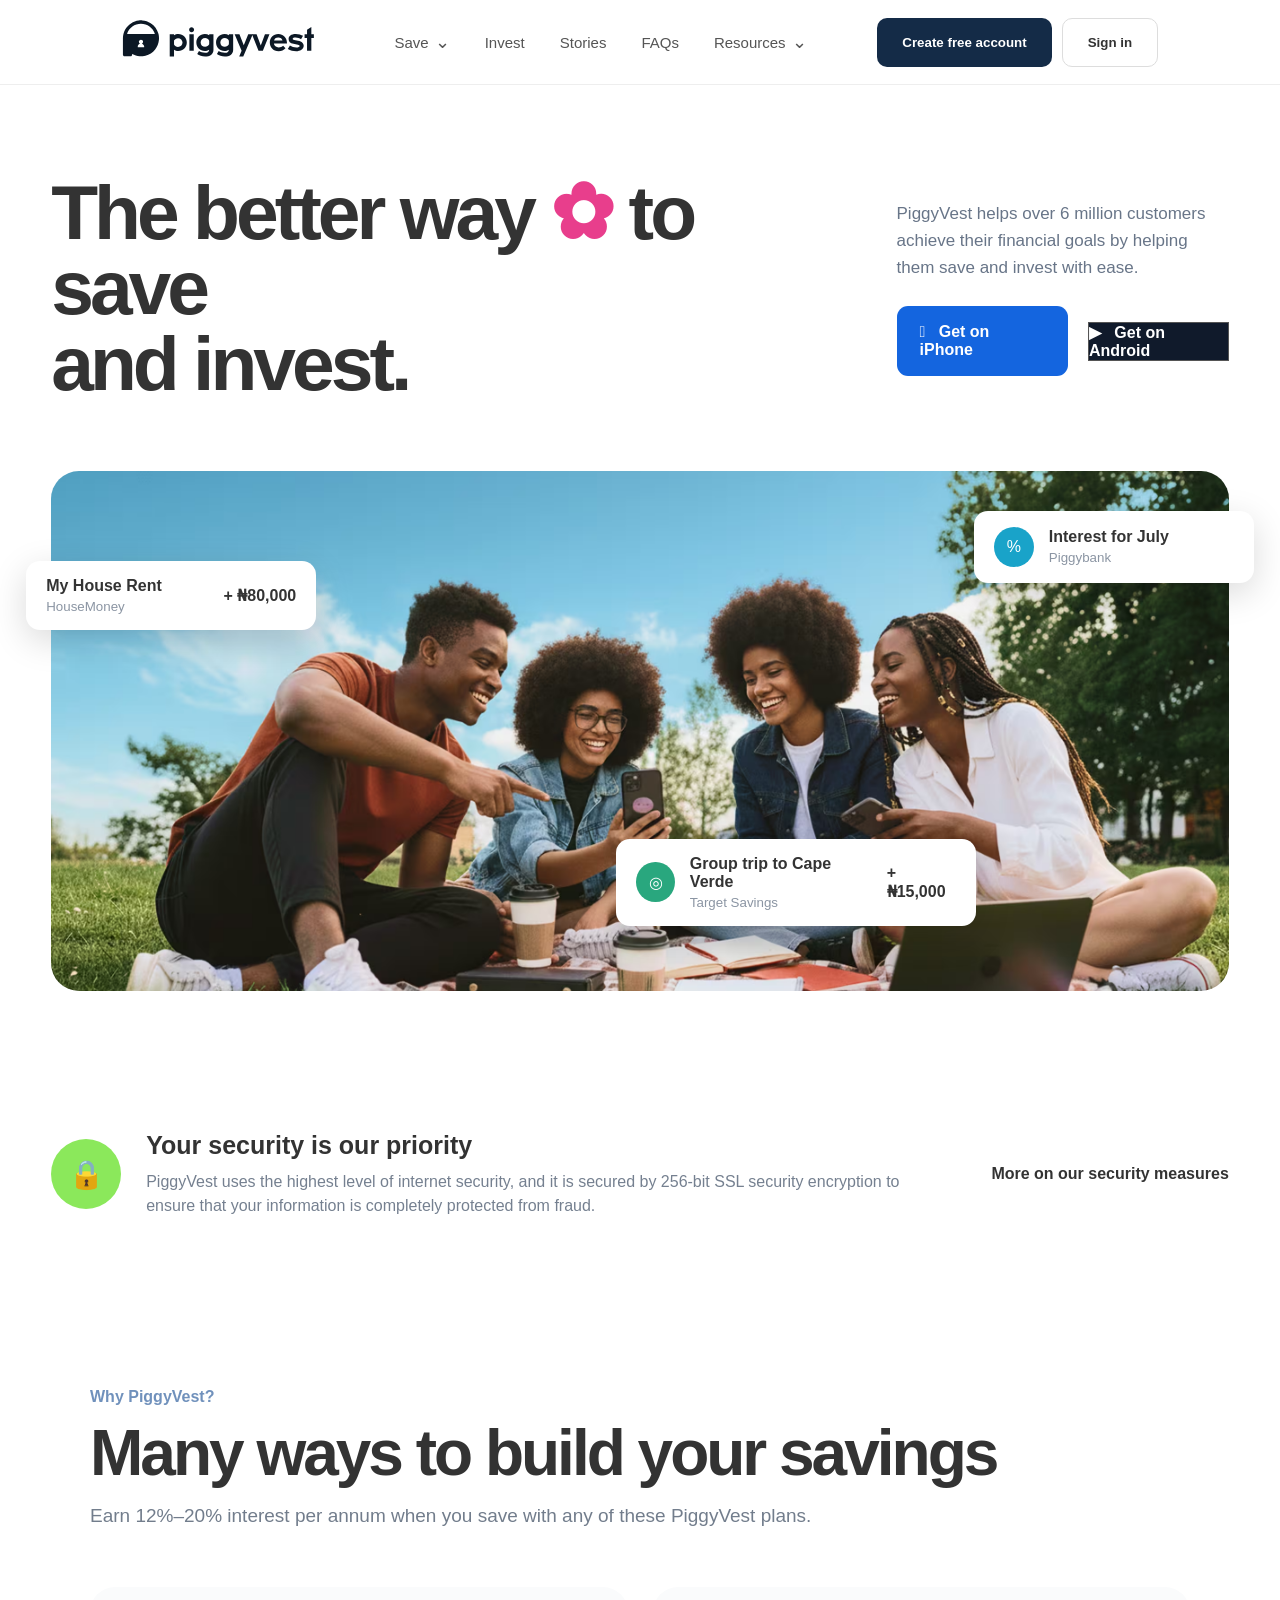
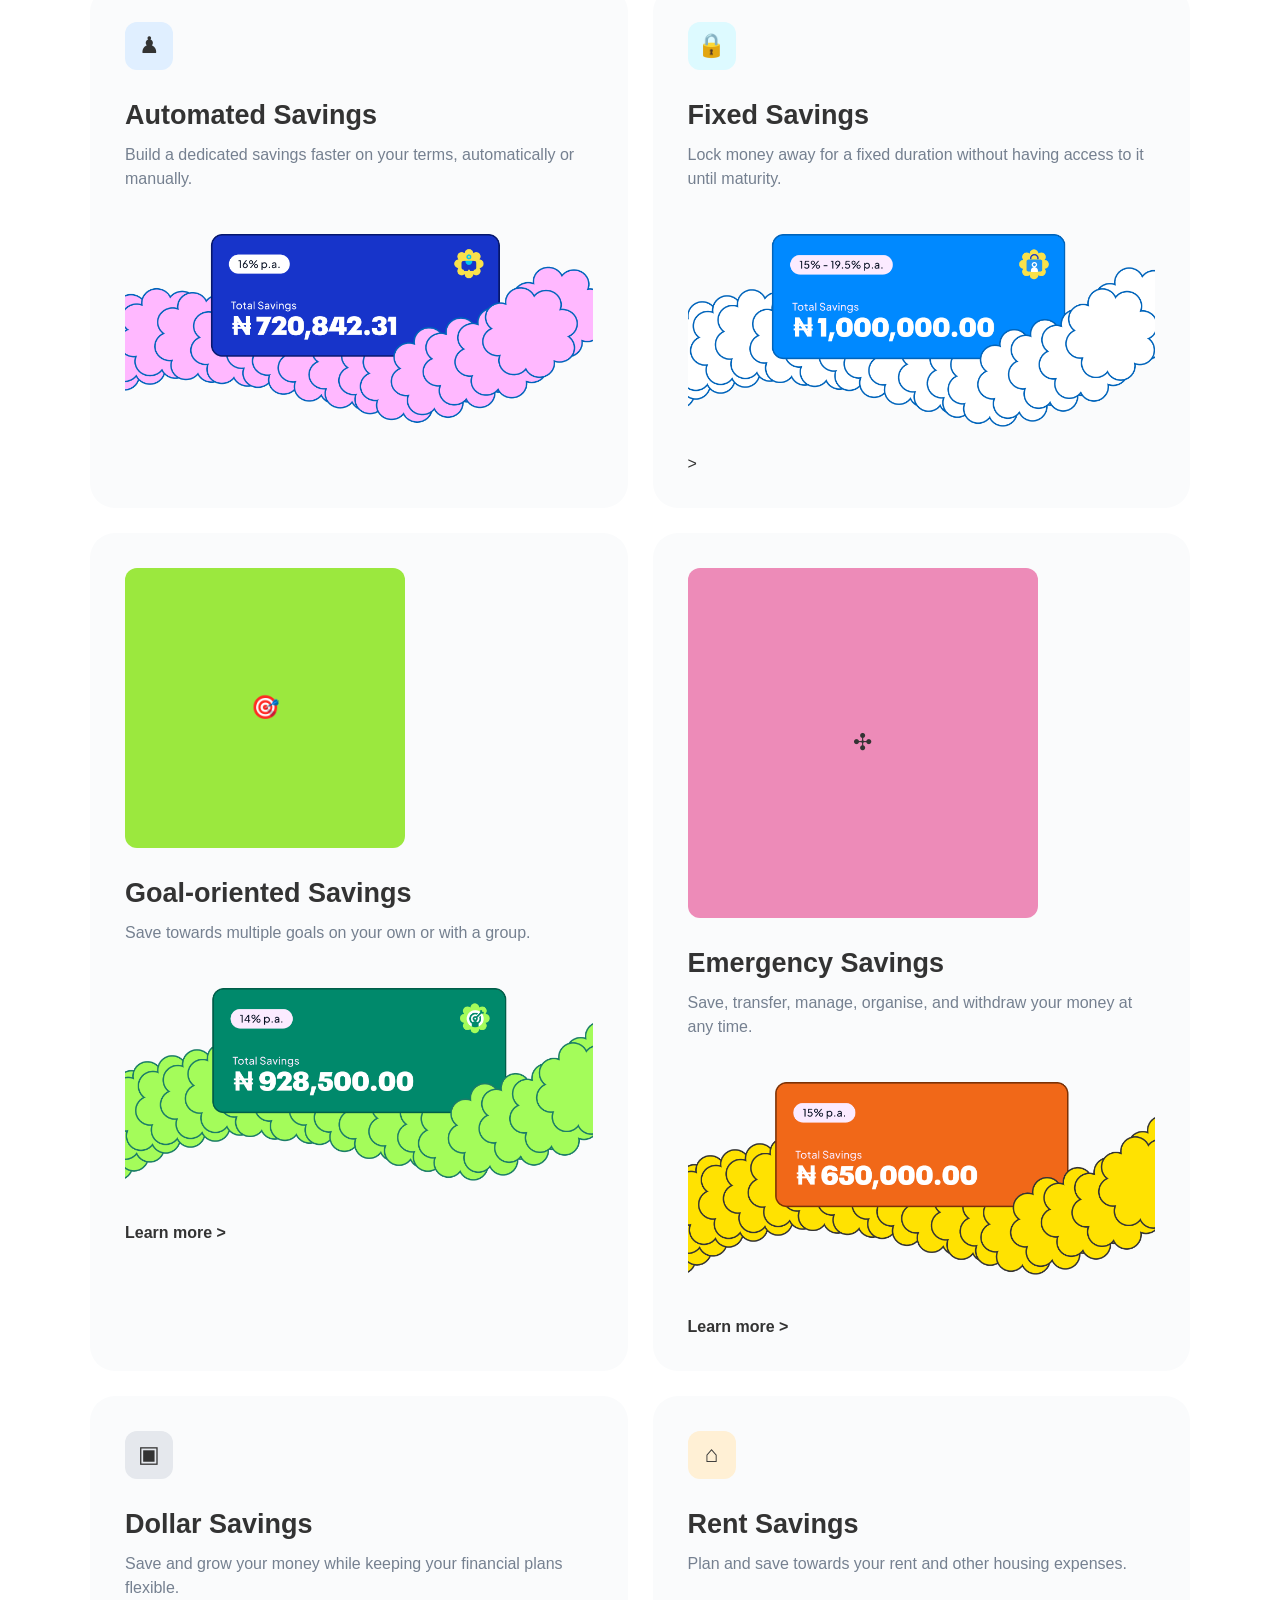
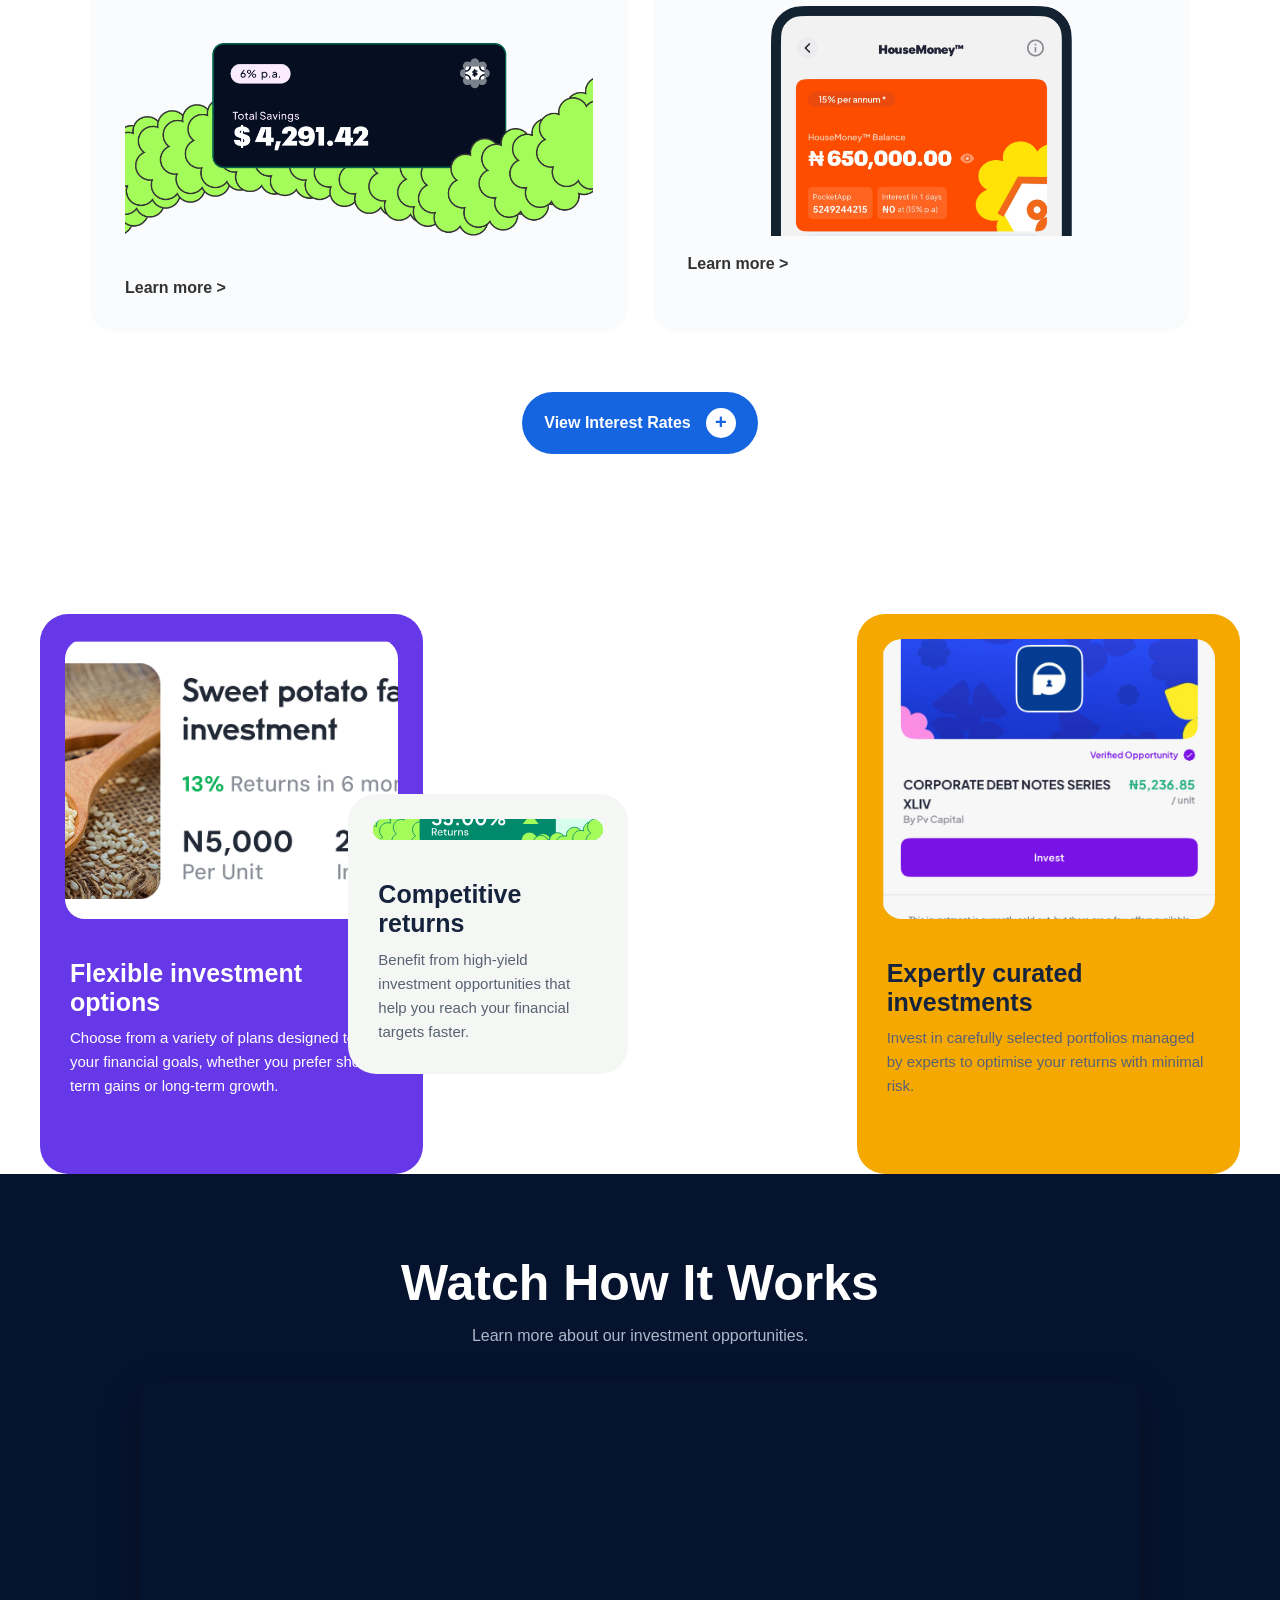
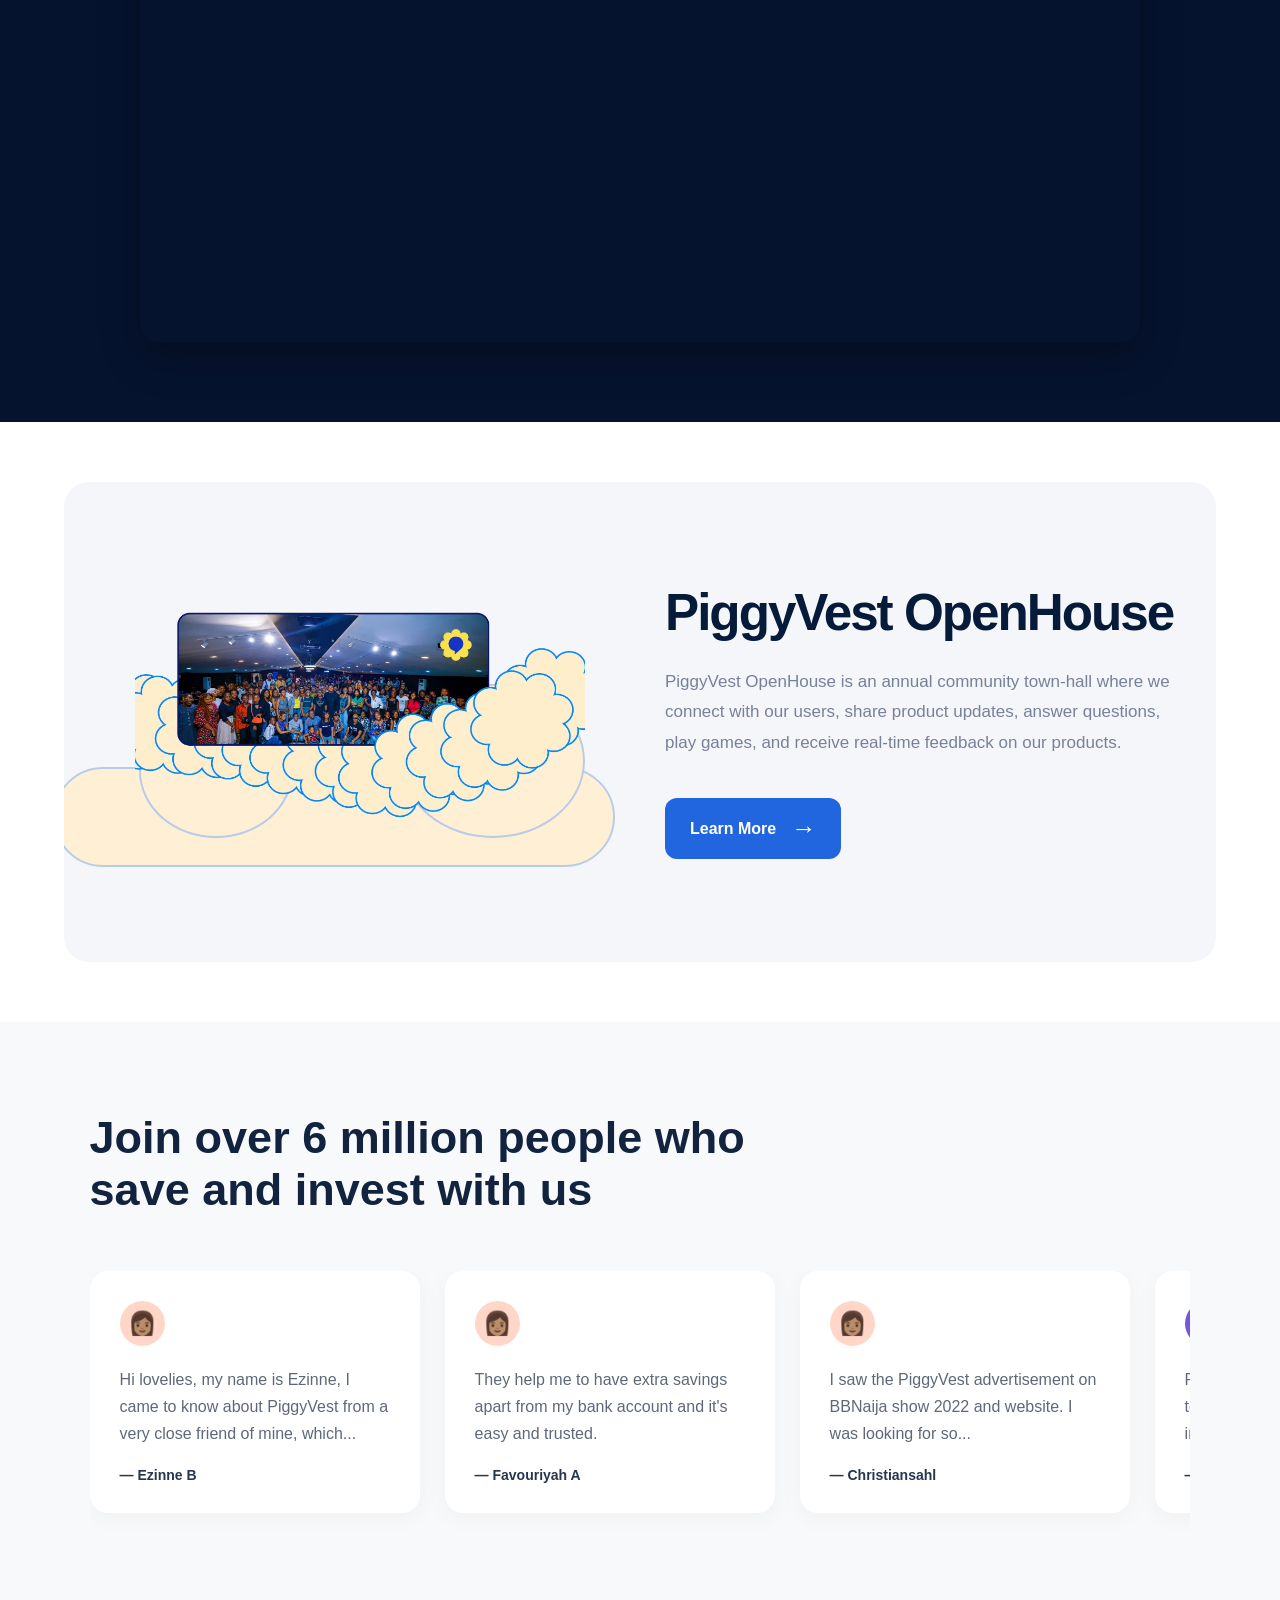
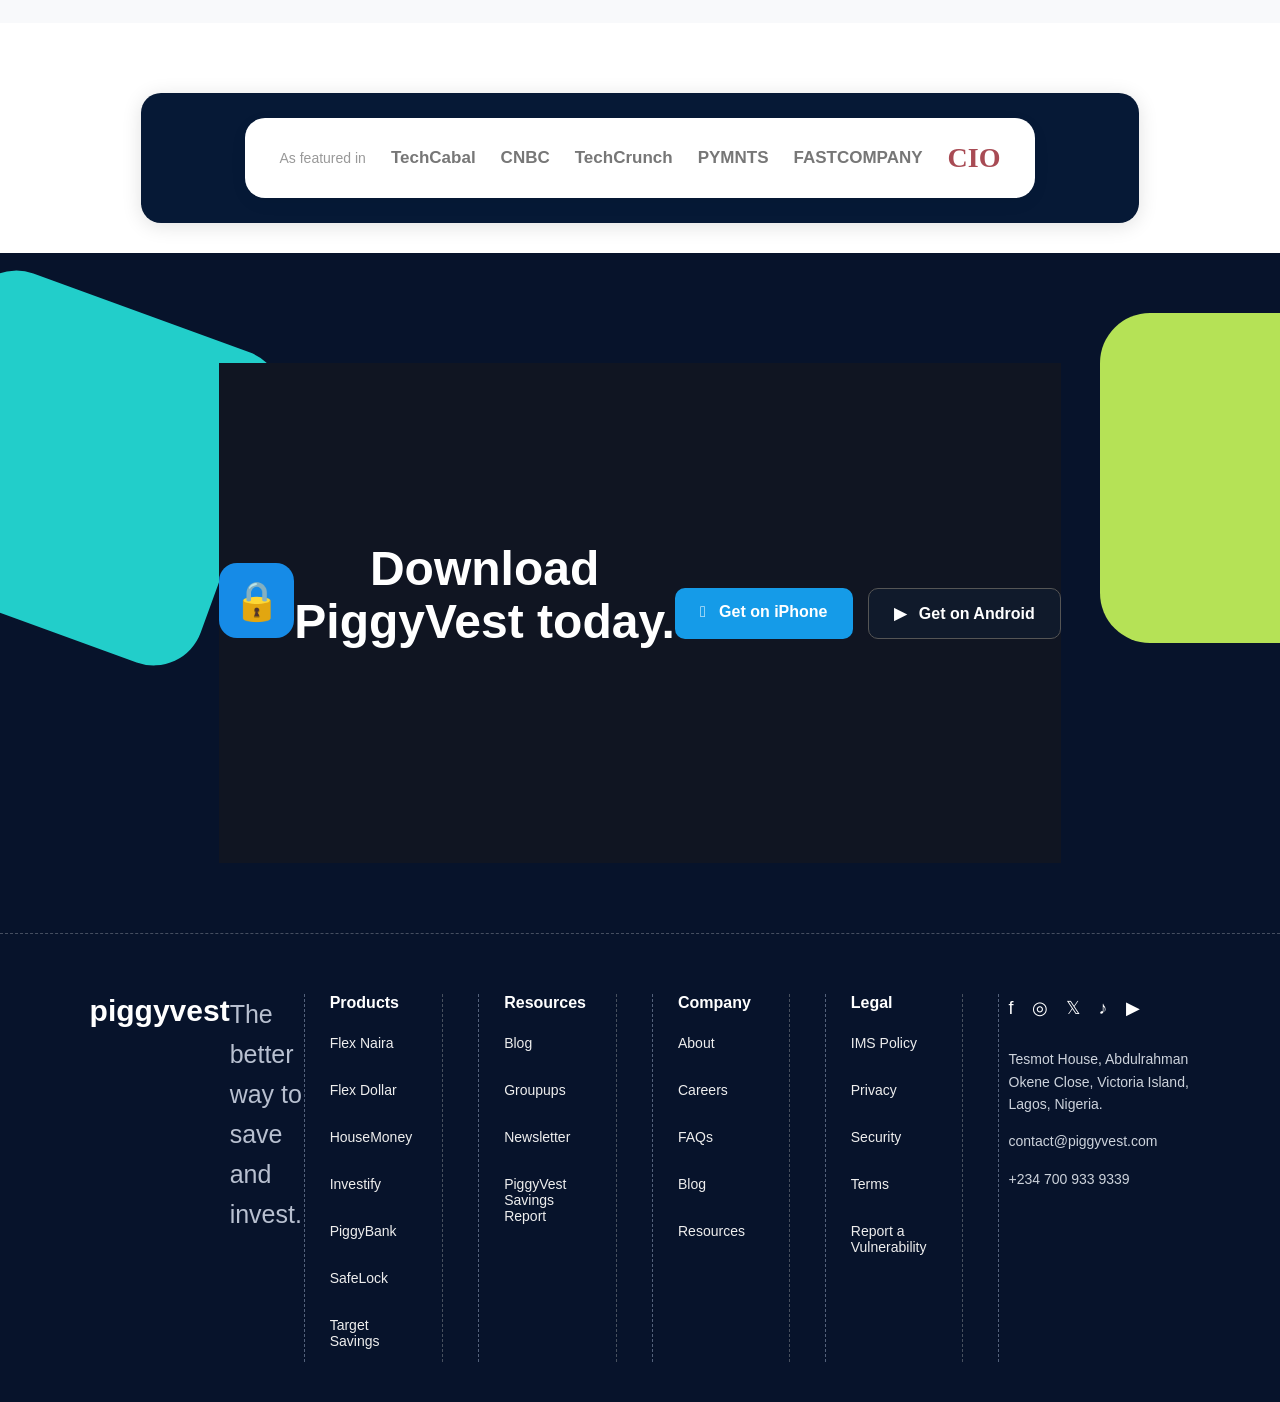
==== commit fc6d3bac: "Updated file" ====
--- a/index.html
+++ b/index.html
@@ -15,11 +15,11 @@
     <header class="navbar">
         <div class="nav-container">
 
-              <a href="">
-             <div class="logo">
-                <span><img src="images/imgi_1_logo_08e6965627.png" alt=""></span>
-            </div>
-           </a>
+            <a href="http://127.0.0.1:5500/index.html">
+                <div class="logo">
+                    <span><img src="images/imgi_1_logo_08e6965627.png" alt=""></span>
+                </div>
+            </a>
 
             <nav>
                 <div class="dropdown">
@@ -642,6 +642,7 @@
         <div class="download-shape right-shape"></div>
 
     </section>
+
 
 
     <!-- FOOTER -->
@@ -669,14 +670,14 @@
             <h3>Resources</h3>
             <a href="#">Blog</a>
             <a href="#">Groupups</a>
-            <a href="#">Newsletter</a>
+            <a href="">Newsletter</a>
             <a href="#">PiggyVest Savings Report</a>
         </div>
 
 
         <div class="footer-column">
-            <h 3>Company</h>
-            <a href="#">About</a>
+            <h3>Company</h3>
+            <a href="aboutus.html">About</a>
             <a href="#">Careers</a>
             <a href="#">FAQs</a>
             <a href="#">Blog</a>
--- a/style.css
+++ b/style.css
@@ -2228,4 +2228,1103 @@
 
 .register-btn:hover {
     background: #009ed1;
+}
+
+
+* {
+    margin: 0;
+    padding: 0;
+    box-sizing: border-box;
+}
+
+body {
+    font-family: Arial, Helvetica, sans-serif;
+    color: #071b3a;
+    background: #fff;
+}
+
+a {
+    text-decoration: none;
+    color: inherit;
+}
+
+
+/* ================= NAVBAR ================= */
+
+.navbar {
+    width: 100%;
+    height: 90px;
+    padding: 0 5%;
+    display: flex;
+    align-items: center;
+    justify-content: space-between;
+    background: white;
+    position: sticky;
+    top: 0;
+    z-index: 100;
+}
+
+.logo {
+    display: flex;
+    align-items: center;
+    gap: 10px;
+    font-size: 28px;
+    font-weight: 700;
+}
+
+.logo-icon {
+    width: 38px;
+    height: 38px;
+    background: #062b63;
+    color: white;
+    border-radius: 50%;
+    display: flex;
+    justify-content: center;
+    align-items: center;
+    font-weight: bold;
+}
+
+.navbar nav {
+    display: flex;
+    gap: 38px;
+    align-items: center;
+}
+
+.navbar nav a {
+    font-size: 16px;
+    font-weight: 500;
+}
+
+.nav-buttons {
+    display: flex;
+    gap: 12px;
+}
+
+.login,
+.account {
+    padding: 16px 22px;
+    border-radius: 10px;
+    font-size: 15px;
+    font-weight: bold;
+    cursor: pointer;
+}
+
+.login {
+    background: white;
+    border: 1px solid #071b3a;
+}
+
+.account {
+    background: #071b3a;
+    color: white;
+    border: none;
+}
+
+
+/* ================= MISSION ================= */
+
+.mission {
+    min-height: 540px;
+    background: #1494e8;
+    color: white;
+    display: flex;
+    align-items: center;
+    justify-content: space-between;
+    padding: 70px 5%;
+    overflow: hidden;
+}
+
+.mission-text {
+    width: 52%;
+}
+
+.small-title {
+    font-size: 20px;
+    font-weight: bold;
+    margin-bottom: 35px;
+}
+
+.mission h1 {
+    font-size: 57px;
+    line-height: 1.08;
+    font-weight: 800;
+    max-width: 750px;
+}
+
+.mission-images {
+    width: 43%;
+    height: 420px;
+    position: relative;
+}
+
+.mission-images img {
+    position: absolute;
+    object-fit: cover;
+    border: 7px solid white;
+}
+
+.image-one {
+    width: 80%;
+    height: 270px;
+    right: 0;
+    top: 20px;
+    border-radius: 10px;
+}
+
+.image-two {
+    width: 70%;
+    height: 270px;
+    left: 0;
+    bottom: 10px;
+    border-radius: 8px;
+}
+
+
+/* ================= STORY ================= */
+
+.story {
+    background: #061936;
+    color: white;
+    padding: 90px 5%;
+    display: flex;
+    justify-content: space-between;
+    gap: 60px;
+}
+
+.story-text {
+    width: 50%;
+}
+
+.story-text h2 {
+    font-size: 50px;
+    margin-bottom: 35px;
+}
+
+.story-text p {
+    font-size: 17px;
+    line-height: 1.65;
+    margin-bottom: 27px;
+}
+
+.story-image {
+    width: 48%;
+    display: flex;
+    align-items: flex-start;
+}
+
+.story-image img {
+    width: 100%;
+    border-radius: 15px;
+    display: block;
+}
+
+
+/* ================= FEATURED ================= */
+
+.featured {
+    background: #061936;
+    padding: 45px 7%;
+    display: flex;
+    align-items: center;
+    justify-content: center;
+    gap: 35px;
+    color: #777;
+}
+
+.featured>p {
+    white-space: nowrap;
+}
+
+.logos {
+    width: 100%;
+    max-width: 900px;
+    background: white;
+    border-radius: 20px;
+    min-height: 80px;
+    padding: 20px 30px;
+    display: flex;
+    justify-content: space-between;
+    align-items: center;
+    gap: 25px;
+}
+
+.logos span {
+    font-weight: bold;
+    font-size: 16px;
+    color: #555;
+}
+
+.logos span:first-child {
+    color: #d84a35;
+}
+
+.logos span:nth-child(2) {
+    font-size: 20px;
+}
+
+.logos span:nth-child(3) {
+    color: #087f69;
+}
+
+.logos span:nth-child(4) {
+    color: #56a88e;
+}
+
+.cio {
+    font-family: Georgia, serif;
+    font-size: 28px !important;
+}
+
+
+/* ================= DOWNLOAD ================= */
+
+.download {
+    height: 440px;
+    background: #07101f;
+    color: white;
+    display: flex;
+    align-items: center;
+    justify-content: space-between;
+    overflow: hidden;
+    position: relative;
+}
+
+.download-content {
+    text-align: center;
+    z-index: 2;
+    margin: auto;
+}
+
+.app-icon {
+    width: 75px;
+    height: 75px;
+    background: #168be7;
+    border-radius: 18px;
+    display: flex;
+    justify-content: center;
+    align-items: center;
+    font-size: 38px;
+    margin: 0 auto 25px;
+}
+
+.download h2 {
+    font-size: 42px;
+    line-height: 1;
+    margin-bottom: 30px;
+}
+
+.store-buttons {
+    display: flex;
+    justify-content: center;
+    gap: 10px;
+}
+
+.store {
+    padding: 14px 25px;
+    border-radius: 10px;
+    font-weight: bold;
+    font-size: 14px;
+}
+
+.apple {
+    background: #159be8;
+}
+
+.android {
+    border: 1px solid #555;
+    background: #101a2b;
+}
+
+
+/* DOWNLOAD SHAPES */
+
+.download-shape {
+    position: absolute;
+    width: 330px;
+    height: 330px;
+}
+
+.left-shape {
+    left: -80px;
+    top: 50px;
+}
+
+.left-shape div {
+    position: absolute;
+    width: 150px;
+    height: 150px;
+    background: #6df28a;
+    border-radius: 40px;
+}
+
+.left-shape div:nth-child(1) {
+    left: 0;
+    top: 0;
+}
+
+.left-shape div:nth-child(2) {
+    right: 0;
+    top: 0;
+}
+
+.left-shape div:nth-child(3) {
+    left: 0;
+    bottom: 0;
+}
+
+.left-shape div:nth-child(4) {
+    right: 0;
+    bottom: 0;
+}
+
+.right-shape {
+    right: -150px;
+    top: 60px;
+}
+
+.right-shape div {
+    width: 250px;
+    height: 330px;
+    background: #f5c8d9;
+    border-radius: 100px;
+}
+
+
+/* ================= FOOTER ================= */
+
+footer {
+    background: #061936;
+    color: white;
+    border-top: 1px dashed #53617a;
+    display: grid;
+    grid-template-columns: 1.3fr 1fr 1fr 1fr 1.2fr 1.4fr;
+    padding: 50px 5%;
+}
+
+.footer-brand h3 {
+    font-size: 25px;
+    margin-bottom: 20px;
+}
+
+.footer-brand p {
+    color: #c2c9d3;
+    line-height: 1.5;
+    margin-bottom: 20px;
+}
+
+.qr {
+    width: 60px;
+    height: 60px;
+    background: white;
+    color: #111;
+    display: flex;
+    justify-content: center;
+    align-items: center;
+    font-size: 12px;
+}
+
+.footer-column {
+    border-left: 1px dashed #53617a;
+    padding-left: 25px;
+}
+
+.footer-column h4 {
+    margin-bottom: 20px;
+}
+
+.footer-column a {
+    display: block;
+    color: #d0d5dd;
+    margin-bottom: 13px;
+    font-size: 14px;
+}
+
+.footer-column a:hover {
+    color: white;
+}
+
+.footer-contact {
+    padding-left: 25px;
+    border-left: 1px dashed #53617a;
+    color: #cdd3dc;
+    font-size: 14px;
+    line-height: 1.6;
+}
+
+.socials {
+    display: flex;
+    gap: 15px;
+    margin-bottom: 25px;
+    font-size: 20px;
+    color: white;
+}
+
+
+/* ================= RESPONSIVE ================= */
+
+@media (max-width: 900px) {
+
+    .navbar {
+        padding: 15px 4%;
+    }
+
+    .navbar nav {
+        display: none;
+    }
+
+    .account {
+        padding: 12px 15px;
+    }
+
+    .login {
+        display: none;
+    }
+
+    .mission {
+        flex-direction: column;
+        padding: 60px 5%;
+    }
+
+    .mission-text {
+        width: 100%;
+    }
+
+    .mission h1 {
+        font-size: 42px;
+    }
+
+    .mission-images {
+        width: 100%;
+        margin-top: 50px;
+    }
+
+    .story {
+        flex-direction: column;
+    }
+
+    .story-text,
+    .story-image {
+        width: 100%;
+    }
+
+    .story-text h2 {
+        font-size: 40px;
+    }
+
+    .featured {
+        flex-direction: column;
+    }
+
+    .logos {
+        flex-wrap: wrap;
+        justify-content: center;
+    }
+
+    footer {
+        grid-template-columns: 1fr 1fr;
+        gap: 40px;
+    }
+}
+
+
+@media (max-width: 600px) {
+
+    .logo {
+        font-size: 23px;
+    }
+
+    .account {
+        font-size: 12px;
+    }
+
+    .mission h1 {
+        font-size: 34px;
+    }
+
+    .story {
+        padding: 60px 5%;
+    }
+
+    .download h2 {
+        font-size: 32px;
+    }
+
+    footer {
+        grid-template-columns: 1fr;
+    }
+
+    .footer-column,
+    .footer-contact {
+        border-left: none;
+        padding-left: 0;
+        border-top: 1px dashed #53617a;
+        padding-top: 25px;
+    }
+}
+
+
+* {
+    margin: 0;
+    padding: 0;
+    box-sizing: border-box;
+}
+
+body {
+    font-family: Arial, Helvetica, sans-serif;
+    color: #333;
+    background: white;
+}
+
+a {
+    text-decoration: none;
+    color: inherit;
+}
+
+
+/* =========================
+   NAVBAR
+========================= */
+
+.navbar {
+    height: 85px;
+    display: flex;
+    align-items: center;
+    justify-content: space-between;
+    padding: 0 6%;
+    background: #fff;
+    border-bottom: 1px solid #eee;
+}
+
+.logo {
+    font-size: 27px;
+    font-weight: bold;
+    color: #173b68;
+}
+
+.pig-icon {
+    font-size: 25px;
+}
+
+.navbar nav {
+    display: flex;
+    gap: 35px;
+    margin-left: 50px;
+}
+
+.navbar nav a {
+    color: #555;
+    font-size: 15px;
+}
+
+.nav-buttons {
+    display: flex;
+    gap: 10px;
+}
+
+.nav-buttons button {
+    padding: 16px 25px;
+    border-radius: 10px;
+    font-weight: bold;
+    cursor: pointer;
+}
+
+.create-btn {
+    background: #142b47;
+    color: white;
+    border: none;
+}
+
+.signin-btn {
+    background: white;
+    color: #333;
+    border: 1px solid #ddd;
+}
+
+
+/* =========================
+   NEWSLETTER
+========================= */
+
+.newsletter {
+    min-height: 750px;
+    text-align: center;
+    padding-top: 100px;
+    background: #fff;
+}
+
+.newsletter-content {
+    max-width: 900px;
+    margin: auto;
+}
+
+.newsletter h1 {
+    font-size: 82px;
+    font-weight: 400;
+    color: #273b52;
+    background: #f2f7fa;
+    display: inline-block;
+    padding: 0 30px;
+    margin-bottom: 40px;
+}
+
+.newsletter h2 {
+    color: #1c8ccc;
+    font-size: 42px;
+    font-weight: 400;
+    margin-bottom: 15px;
+}
+
+.newsletter p {
+    max-width: 650px;
+    margin: auto;
+    color: #999;
+    line-height: 1.6;
+}
+
+.newsletter form {
+    width: 410px;
+    margin: 50px auto 10px;
+}
+
+.newsletter input {
+    width: 100%;
+    height: 62px;
+    padding: 0 15px;
+    margin-bottom: 20px;
+    border: 1px solid #ddd;
+    border-radius: 5px;
+    font-size: 15px;
+}
+
+.newsletter form button {
+    width: 100%;
+    height: 65px;
+    border: none;
+    border-radius: 5px;
+    background: #159bd7;
+    color: white;
+    font-size: 16px;
+    font-weight: bold;
+}
+
+.newsletter small {
+    color: #aaa;
+}
+
+.scroll {
+    margin-top: 70px;
+    font-size: 35px;
+    color: #333;
+}
+
+.scroll span {
+    display: block;
+    font-size: 13px;
+}
+
+
+/* =========================
+   ARCHIVE
+========================= */
+
+.archive {
+    padding: 100px 8%;
+    min-height: 650px;
+}
+
+.archive-heading p {
+    color: #208cc7;
+    font-size: 24px;
+    margin-bottom: 15px;
+}
+
+.archive-heading h2 {
+    font-size: 62px;
+    font-weight: 400;
+    color: #222;
+    line-height: 1.05;
+}
+
+.search-box {
+    width: 50%;
+    border: 1px solid #ddd;
+    padding: 18px;
+    margin: 50px 0;
+    color: #aaa;
+}
+
+.search-box input {
+    border: none;
+    outline: none;
+    width: 90%;
+    font-size: 15px;
+}
+
+.archive-title {
+    display: flex;
+    justify-content: space-between;
+    padding: 15px 30px;
+    color: #777;
+    font-weight: bold;
+}
+
+.issue {
+    display: flex;
+    justify-content: space-between;
+    align-items: center;
+    padding: 25px 30px;
+    border-bottom: 1px solid #eee;
+}
+
+.issue-left {
+    display: flex;
+    align-items: center;
+    gap: 20px;
+}
+
+.issue-left p {
+    font-size: 17px;
+}
+
+.issue>span {
+    color: #555;
+}
+
+.issue-image {
+    width: 45px;
+    height: 45px;
+    border-radius: 8px;
+    display: flex;
+    justify-content: center;
+    align-items: center;
+    background: #eee;
+}
+
+
+/* =========================
+   HERO SAVE
+========================= */
+
+.hero-save {
+    margin: 50px 4%;
+    min-height: 550px;
+    background: #0795df;
+    border-radius: 30px;
+    display: flex;
+    align-items: center;
+    justify-content: space-around;
+    overflow: hidden;
+    position: relative;
+}
+
+.hero-text h1 {
+    color: white;
+    font-size: 62px;
+    line-height: 1.15;
+    font-weight: 400;
+}
+
+.hero-phone {
+    align-self: flex-end;
+}
+
+.phone {
+    width: 245px;
+    height: 480px;
+    background: white;
+    border: 9px solid #ed7590;
+    border-radius: 35px 35px 0 0;
+    padding: 30px 18px;
+    color: #333;
+}
+
+.phone-top {
+    width: 70px;
+    height: 12px;
+    background: #222;
+    border-radius: 10px;
+    margin: -20px auto 25px;
+}
+
+.balance {
+    background: #159bd7;
+    color: white;
+    padding: 15px;
+    border-radius: 10px;
+    margin: 20px 0;
+}
+
+.balance h3 {
+    margin-top: 8px;
+}
+
+.phone-items {
+    margin-top: 20px;
+}
+
+.phone-items p {
+    margin: 15px 0;
+}
+
+
+/* =========================
+   DOWNLOAD
+========================= */
+
+.download {
+    background: #fff;
+}
+
+.featured {
+    margin: 70px auto 30px;
+    width: 78%;
+    padding: 25px;
+    display: flex;
+    justify-content: space-around;
+    align-items: center;
+    border-radius: 20px;
+    box-shadow: 0 3px 20px rgba(0, 0, 0, .12);
+    color: #aaa;
+}
+
+.featured strong {
+    color: #777;
+    font-size: 17px;
+}
+
+.download-content {
+    height: 500px;
+    margin-top: 40px;
+    background: #101522;
+    position: relative;
+    overflow: hidden;
+    display: flex;
+    align-items: center;
+    justify-content: center;
+}
+
+.download-text {
+    position: relative;
+    z-index: 3;
+    text-align: center;
+}
+
+.download-text h2 {
+    color: white;
+    font-size: 50px;
+    line-height: 1.1;
+    margin-bottom: 30px;
+}
+
+.store-buttons {
+    display: flex;
+    gap: 15px;
+}
+
+.store-buttons button {
+    padding: 16px 25px;
+    border-radius: 10px;
+    border: none;
+    font-weight: bold;
+    font-size: 15px;
+}
+
+.store-buttons button:first-child {
+    background: #159bd7;
+    color: white;
+}
+
+.store-buttons button:last-child {
+    background: #222;
+    color: white;
+    border: 1px solid #555;
+}
+
+.download-shape {
+    position: absolute;
+    border-radius: 50px;
+    opacity: .9;
+}
+
+.yellow {
+    width: 350px;
+    height: 350px;
+    background: #f4c844;
+    left: -80px;
+    top: 100px;
+    transform: rotate(45deg);
+}
+
+.green {
+    width: 280px;
+    height: 280px;
+    background: #9be83e;
+    left: -100px;
+    bottom: -180px;
+}
+
+.pink {
+    width: 350px;
+    height: 350px;
+    background: #ed8bb8;
+    right: -150px;
+    bottom: -100px;
+}
+
+
+/* =========================
+   FOOTER
+========================= */
+
+footer {
+    background: #111927;
+    color: white;
+    padding: 70px 7% 50px;
+}
+
+.footer-top {
+    display: grid;
+    grid-template-columns: 1.2fr 1fr 1fr 1.2fr 1.5fr;
+    gap: 40px;
+}
+
+.footer-column {
+    display: flex;
+    flex-direction: column;
+    gap: 18px;
+    border-right: 1px dashed #47505e;
+    padding-right: 30px;
+}
+
+.footer-column h3 {
+    font-size: 16px;
+    margin-bottom: 5px;
+}
+
+.footer-column a {
+    color: #eee;
+    font-size: 14px;
+}
+
+.footer-contact {
+    padding-left: 10px;
+    font-size: 14px;
+    line-height: 1.6;
+}
+
+.socials {
+    display: flex;
+    gap: 18px;
+    margin-bottom: 25px;
+}
+
+.socials span {
+    font-size: 20px;
+}
+
+.footer-contact p {
+    margin-bottom: 15px;
+}
+
+
+/* =========================
+   MOBILE
+========================= */
+
+@media (max-width: 900px) {
+
+    .navbar {
+        padding: 0 20px;
+    }
+
+    .navbar nav {
+        display: none;
+    }
+
+    .create-btn {
+        padding: 12px 15px !important;
+    }
+
+    .signin-btn {
+        display: none;
+    }
+
+    .newsletter h1 {
+        font-size: 50px;
+    }
+
+    .newsletter h2 {
+        font-size: 30px;
+    }
+
+    .newsletter form {
+        width: 85%;
+    }
+
+    .archive {
+        padding: 70px 5%;
+    }
+
+    .search-box {
+        width: 100%;
+    }
+
+    .archive-title {
+        display: none;
+    }
+
+    .issue {
+        padding: 20px 0;
+        gap: 15px;
+    }
+
+    .issue-left p {
+        font-size: 14px;
+    }
+
+    .issue>span {
+        font-size: 12px;
+        white-space: nowrap;
+    }
+
+    .hero-save {
+        margin: 30px 15px;
+        flex-direction: column;
+        padding: 60px 20px 0;
+        text-align: center;
+    }
+
+    .hero-text h1 {
+        font-size: 42px;
+    }
+
+    .hero-phone {
+        margin-top: 40px;
+    }
+
+    .featured {
+        width: 90%;
+        flex-wrap: wrap;
+        gap: 20px;
+    }
+
+    .download-content {
+        height: 450px;
+    }
+
+    .download-text h2 {
+        font-size: 38px;
+    }
+
+    .store-buttons {
+        flex-direction: column;
+    }
+
+    .footer-top {
+        grid-template-columns: 1fr 1fr;
+    }
+
+    .footer-column {
+        border-right: none;
+    }
 }
